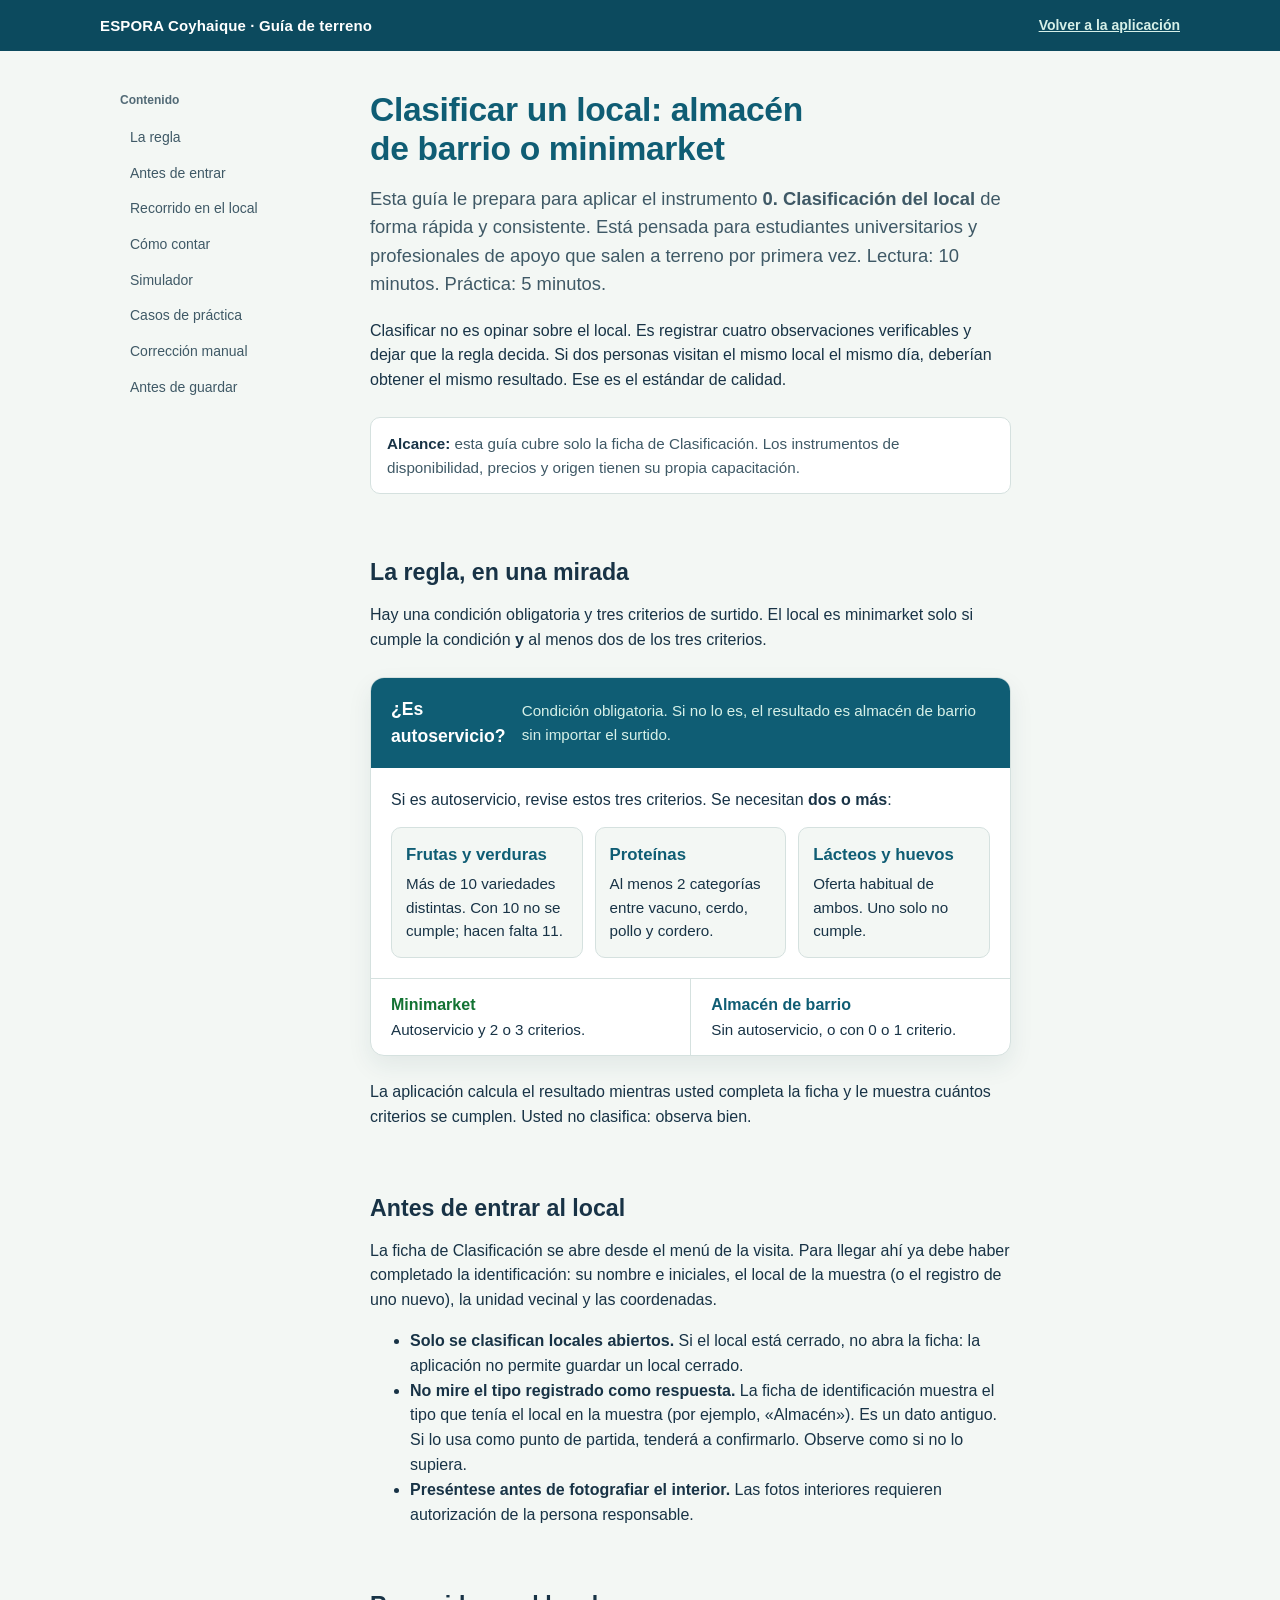
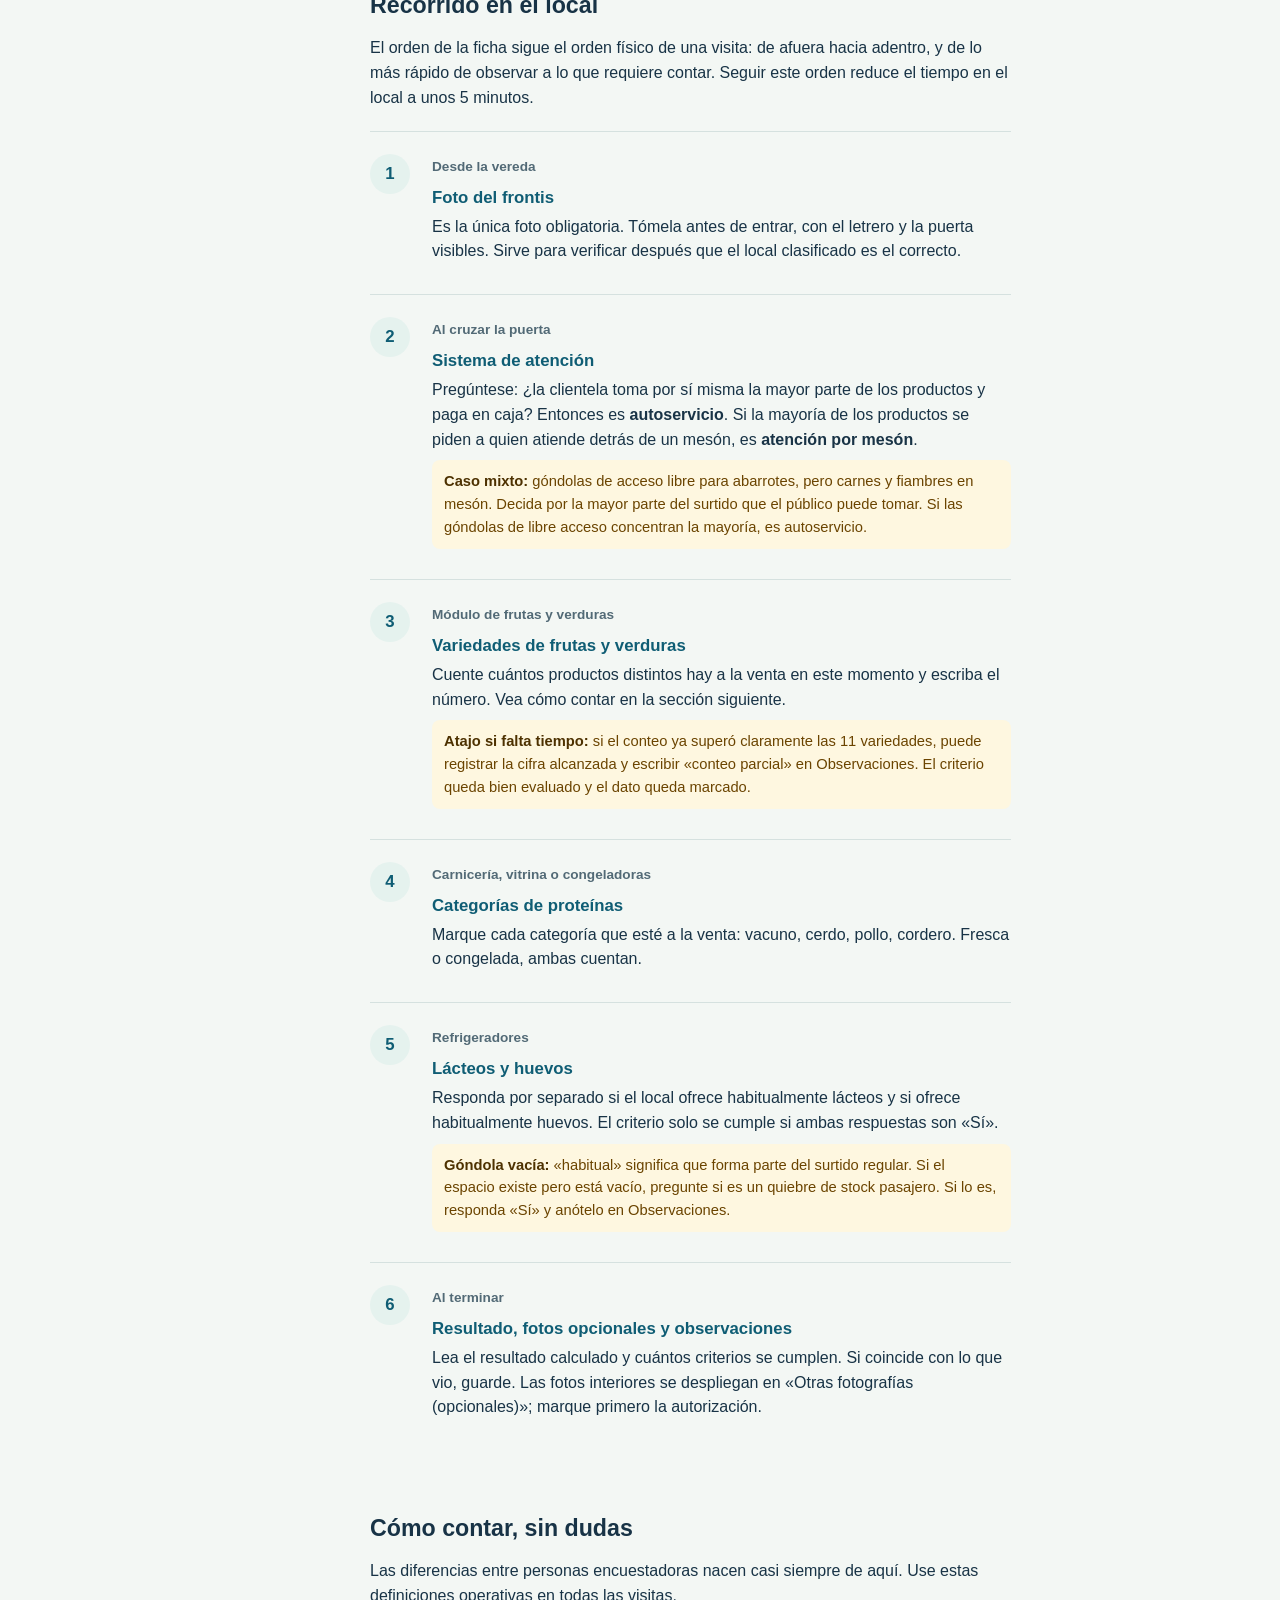
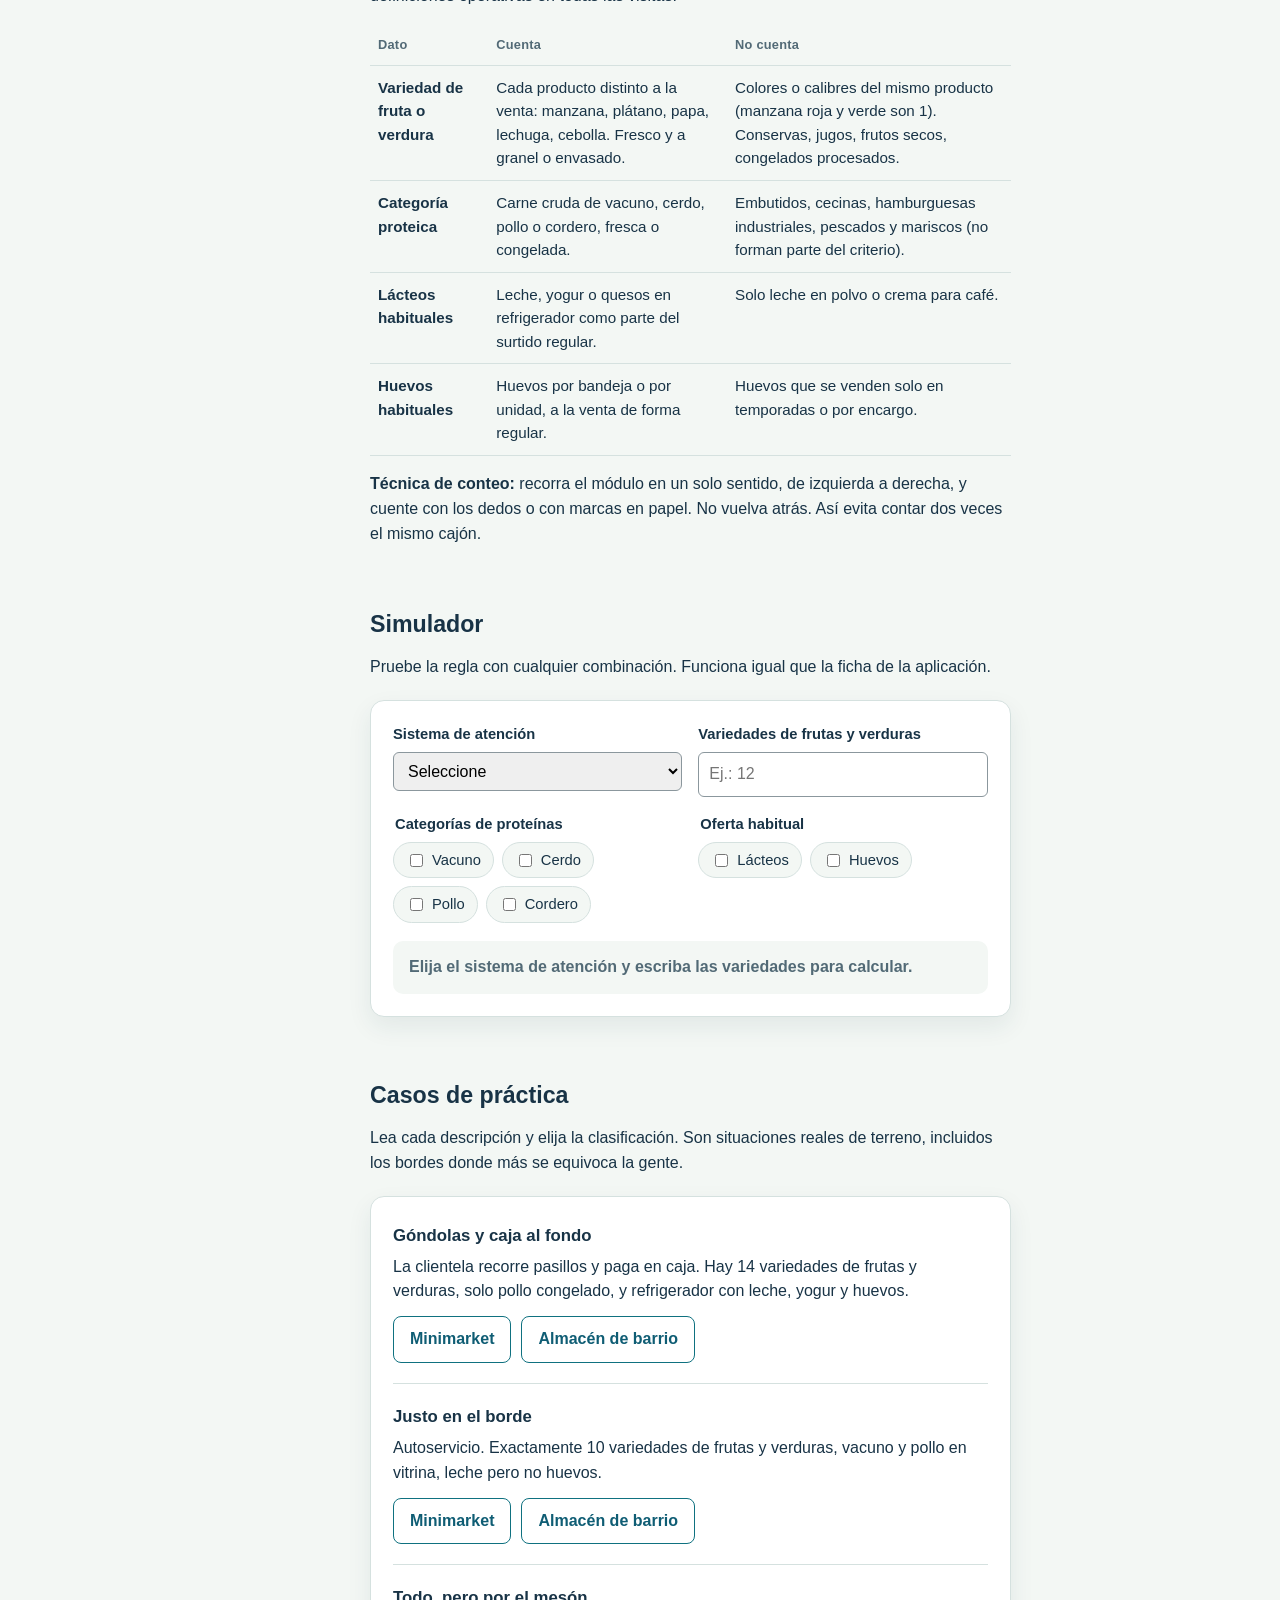
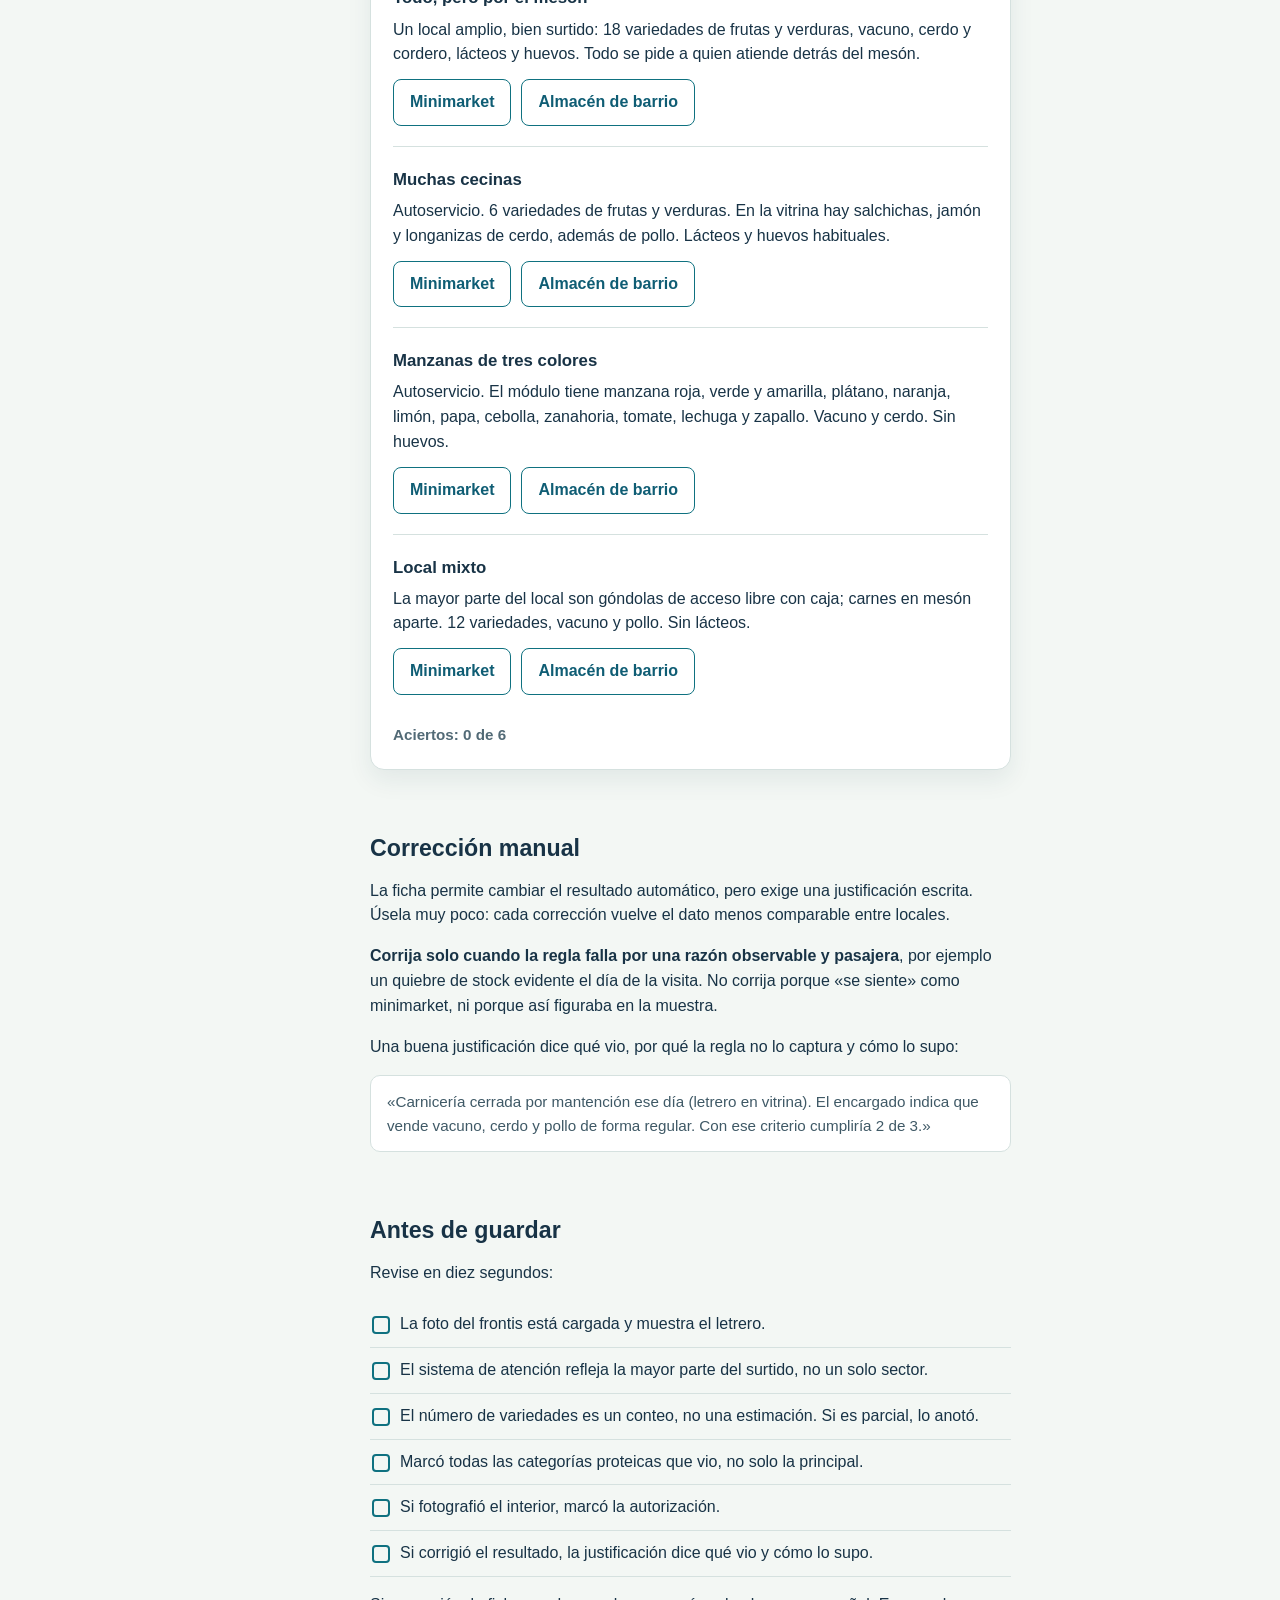
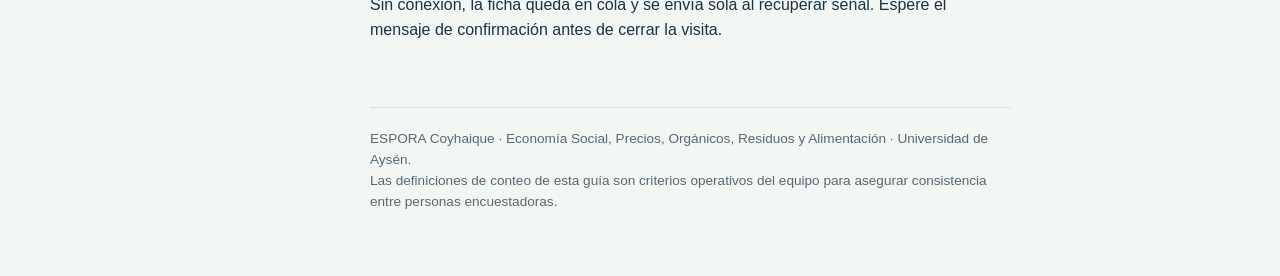
==== guia-clasificacion.html @ f97baee3 "Agregar guia de autocapacitacion para el instrumento de Clasificacion Pagina independiente con la re" ====
<!doctype html>
<html lang="es">
<head>
  <meta charset="utf-8">
  <meta name="viewport" content="width=device-width, initial-scale=1">
  <meta name="theme-color" content="#0f5d74">
  <meta name="description" content="Guía de autocapacitación para aplicar el instrumento de Clasificación del local de ESPORA Coyhaique: almacén de barrio o minimarket.">
  <title>Guía de Clasificación del local | ESPORA Coyhaique</title>
  <style>
    :root {
      --ink: #183346;
      --ink-soft: #3f5966;
      --muted: #526a76;
      --teal-900: #0c4a5e;
      --teal-700: #0f5d74;
      --teal-600: #0f7180;
      --teal-100: #e5f2ee;
      --paper: #f3f7f4;
      --surface: #ffffff;
      --line: #d5e1df;
      --ok: #137333;
      --ok-bg: #e6f4ea;
      --no: #a3281e;
      --no-bg: #fce8e6;
      --warn-bg: #fef7e0;
      --warn: #6b4400;
      color: var(--ink);
      font-family: Arial, sans-serif;
      line-height: 1.55;
    }
    * { box-sizing: border-box; }
    body { background: var(--paper); margin: 0; }
    a { color: var(--teal-600); }
    a:focus-visible, button:focus-visible, input:focus-visible, select:focus-visible, summary:focus-visible {
      outline: 3px solid #f2b84b; outline-offset: 2px;
    }

    .top {
      background: var(--teal-900);
      color: #fff;
      padding: 14px 20px;
    }
    .top-inner { align-items: center; display: flex; gap: 16px; justify-content: space-between; margin: auto; max-width: 1080px; }
    .top strong { font-size: 15px; letter-spacing: .01em; }
    .top a { color: #d6f0e8; font-size: 14px; font-weight: 700; }

    .layout { display: grid; gap: 40px; grid-template-columns: 210px minmax(0, 1fr); margin: auto; max-width: 1080px; padding: 40px 20px 64px; }
    nav.toc { align-self: start; position: sticky; top: 24px; }
    nav.toc p { color: var(--muted); font-size: 12px; font-weight: 700; margin: 0 0 10px; }
    nav.toc ol { list-style: none; margin: 0; padding: 0; }
    nav.toc li { margin: 0; }
    nav.toc a { border-radius: 6px; color: var(--ink-soft); display: block; font-size: 14px; padding: 7px 10px; text-decoration: none; }
    nav.toc a:hover { background: var(--teal-100); color: var(--teal-700); }

    article { max-width: 72ch; }
    h1 { color: var(--teal-700); font-size: 2.1rem; letter-spacing: -.01em; line-height: 1.15; margin: 0 0 16px; text-wrap: balance; }
    h2 { color: var(--ink); font-size: 1.45rem; line-height: 1.25; margin: 64px 0 14px; scroll-margin-top: 20px; text-wrap: balance; }
    h3 { color: var(--teal-700); font-size: 1.05rem; margin: 30px 0 8px; }
    p, li { font-size: 1rem; }
    .lead { color: var(--ink-soft); font-size: 1.15rem; margin: 0 0 20px; }
    .scope { background: var(--surface); border: 1px solid var(--line); border-radius: 10px; color: var(--ink-soft); font-size: .95rem; margin: 24px 0 0; padding: 14px 16px; }
    .scope strong { color: var(--ink); }

    /* Regla de decisión */
    .rule { background: var(--surface); border: 1px solid var(--line); border-radius: 14px; box-shadow: 0 10px 24px rgba(20, 70, 80, .08); margin: 24px 0; overflow: hidden; }
    .rule-gate { align-items: center; background: var(--teal-700); color: #fff; display: flex; gap: 14px; padding: 18px 20px; }
    .rule-gate b { font-size: 1.1rem; }
    .rule-gate span { color: #d6f0e8; font-size: .95rem; }
    .rule-body { padding: 20px; }
    .rule-body > p { margin: 0 0 14px; }
    .criteria { display: grid; gap: 12px; grid-template-columns: repeat(3, minmax(0, 1fr)); list-style: none; margin: 0; padding: 0; }
    .criteria li { background: var(--paper); border: 1px solid var(--line); border-radius: 10px; font-size: .95rem; padding: 14px; }
    .criteria b { color: var(--teal-700); display: block; font-size: 1.05rem; margin-bottom: 4px; }
    .outcomes { border-top: 1px solid var(--line); display: grid; grid-template-columns: 1fr 1fr; }
    .outcomes div { font-size: .95rem; padding: 14px 20px; }
    .outcomes div + div { border-left: 1px solid var(--line); }
    .outcomes b { display: block; font-size: 1rem; }
    .is-mini b { color: var(--ok); }
    .is-alm b { color: var(--teal-700); }

    /* Pasos de terreno */
    .steps { counter-reset: step; list-style: none; margin: 20px 0 0; padding: 0; }
    .steps > li { border-top: 1px solid var(--line); counter-increment: step; padding: 22px 0 22px 62px; position: relative; }
    .steps > li::before { align-items: center; background: var(--teal-100); border-radius: 50%; color: var(--teal-700); content: counter(step); display: flex; font-size: 1.05rem; font-weight: 700; height: 40px; justify-content: center; left: 0; position: absolute; top: 22px; width: 40px; }
    .steps h3 { margin: 6px 0 4px; }
    .steps p { margin: 0 0 8px; }
    .where { color: var(--muted); font-size: .85rem; font-weight: 700; }
    .edge { background: var(--warn-bg); border-radius: 8px; color: var(--warn); font-size: .92rem; margin: 6px 0 0; padding: 10px 12px; }
    .edge b { color: #4d3100; }

    table { border-collapse: collapse; font-size: .95rem; margin: 14px 0; width: 100%; }
    th, td { border-bottom: 1px solid var(--line); padding: 10px 8px; text-align: left; vertical-align: top; }
    th { color: var(--muted); font-size: .8rem; font-weight: 700; letter-spacing: .02em; }
    td:first-child { font-weight: 700; }

    /* Simulador y práctica */
    .panel { background: var(--surface); border: 1px solid var(--line); border-radius: 14px; box-shadow: 0 10px 24px rgba(20, 70, 80, .08); margin: 20px 0; padding: 22px; }
    .sim-grid { display: grid; gap: 16px; grid-template-columns: repeat(2, minmax(0, 1fr)); }
    fieldset { border: 0; margin: 0; min-width: 0; padding: 0; }
    legend, .field > span { color: var(--ink); display: block; font-size: .92rem; font-weight: 700; margin-bottom: 6px; }
    .field input, .field select { border: 1px solid #8b979d; border-radius: 6px; font: inherit; padding: 9px 10px; width: 100%; }
    .chips { display: flex; flex-wrap: wrap; gap: 8px; }
    .chips label { align-items: center; background: var(--paper); border: 1px solid var(--line); border-radius: 20px; cursor: pointer; display: inline-flex; font-size: .92rem; gap: 6px; padding: 6px 12px; }
    .chips label:has(input:checked) { background: var(--teal-100); border-color: var(--teal-600); color: var(--teal-700); font-weight: 700; }
    .sim-result { border-radius: 10px; font-weight: 700; margin-top: 18px; padding: 14px 16px; transition: background-color .2s ease-out, color .2s ease-out; }
    .sim-result small { display: block; font-weight: 400; margin-top: 4px; }
    .sim-result.pending { background: var(--paper); color: var(--muted); }
    .sim-result.mini { background: var(--ok-bg); color: var(--ok); }
    .sim-result.alm { background: var(--teal-100); color: var(--teal-700); }
    .sim-checks { display: flex; flex-wrap: wrap; gap: 8px; list-style: none; margin: 10px 0 0; padding: 0; }
    .sim-checks li { background: rgba(255, 255, 255, .7); border-radius: 6px; font-size: .85rem; font-weight: 400; padding: 4px 8px; }

    .case { border-top: 1px solid var(--line); padding: 20px 0; }
    .case:first-of-type { border-top: 0; padding-top: 4px; }
    .case h3 { color: var(--ink); margin: 0 0 6px; }
    .case p { margin: 0 0 12px; }
    .answers { display: flex; flex-wrap: wrap; gap: 10px; }
    .answers button { background: var(--surface); border: 1px solid var(--teal-600); border-radius: 8px; color: var(--teal-700); cursor: pointer; font: inherit; font-weight: 700; padding: 10px 16px; transition: background-color .15s ease-out; }
    .answers button:hover { background: var(--teal-100); }
    .answers button[aria-pressed="true"].right { background: var(--ok-bg); border-color: var(--ok); color: var(--ok); }
    .answers button[aria-pressed="true"].wrong { background: var(--no-bg); border-color: var(--no); color: var(--no); }
    .feedback { font-size: .95rem; margin-top: 12px; }
    .feedback:empty { display: none; }
    .feedback.right { color: var(--ok); }
    .feedback.wrong { color: var(--no); }
    .feedback span { color: var(--ink-soft); display: block; margin-top: 4px; }
    .score { color: var(--muted); font-size: .95rem; font-weight: 700; margin: 8px 0 0; }

    .checklist { list-style: none; padding: 0; }
    .checklist li { border-bottom: 1px solid var(--line); padding: 10px 0 10px 30px; position: relative; }
    .checklist li::before { border: 2px solid var(--teal-600); border-radius: 4px; content: ""; height: 14px; left: 2px; position: absolute; top: 14px; width: 14px; }

    blockquote { background: var(--surface); border: 1px solid var(--line); border-radius: 10px; color: var(--ink-soft); font-size: .95rem; margin: 14px 0; padding: 14px 16px; }
    footer { border-top: 1px solid var(--line); color: var(--muted); font-size: .85rem; margin-top: 64px; padding-top: 20px; }

    @media (max-width: 860px) {
      .layout { display: block; padding-top: 28px; }
      nav.toc { background: var(--surface); border: 1px solid var(--line); border-radius: 10px; margin-bottom: 28px; padding: 12px; position: static; }
      nav.toc ol { display: flex; flex-wrap: wrap; gap: 4px; }
      nav.toc a { padding: 5px 9px; }
    }
    @media (max-width: 620px) {
      h1 { font-size: 1.7rem; }
      .criteria, .sim-grid, .outcomes { grid-template-columns: 1fr; }
      .outcomes div + div { border-left: 0; border-top: 1px solid var(--line); }
      .steps > li { padding-left: 48px; }
      .steps > li::before { height: 34px; width: 34px; }
      table, thead, tbody, tr, th, td { display: block; }
      thead { display: none; }
      tr { border-bottom: 1px solid var(--line); padding: 8px 0; }
      td { border: 0; padding: 3px 0; }
      td[data-label]::before { color: var(--muted); content: attr(data-label); display: block; font-size: .8rem; font-weight: 700; }
    }
    @media (prefers-reduced-motion: reduce) { * { transition: none !important; } }
  </style>
</head>
<body>
  <header class="top">
    <div class="top-inner">
      <strong>ESPORA Coyhaique · Guía de terreno</strong>
      <a href="./">Volver a la aplicación</a>
    </div>
  </header>

  <div class="layout">
    <nav class="toc" aria-label="Contenido de la guía">
      <p>Contenido</p>
      <ol>
        <li><a href="#regla">La regla</a></li>
        <li><a href="#antes">Antes de entrar</a></li>
        <li><a href="#recorrido">Recorrido en el local</a></li>
        <li><a href="#definiciones">Cómo contar</a></li>
        <li><a href="#simulador">Simulador</a></li>
        <li><a href="#practica">Casos de práctica</a></li>
        <li><a href="#correccion">Corrección manual</a></li>
        <li><a href="#cierre">Antes de guardar</a></li>
      </ol>
    </nav>

    <article>
      <h1>Clasificar un local: almacén de barrio o minimarket</h1>
      <p class="lead">Esta guía le prepara para aplicar el instrumento <strong>0. Clasificación del local</strong> de forma rápida y consistente. Está pensada para estudiantes universitarios y profesionales de apoyo que salen a terreno por primera vez. Lectura: 10 minutos. Práctica: 5 minutos.</p>
      <p>Clasificar no es opinar sobre el local. Es registrar cuatro observaciones verificables y dejar que la regla decida. Si dos personas visitan el mismo local el mismo día, deberían obtener el mismo resultado. Ese es el estándar de calidad.</p>
      <p class="scope"><strong>Alcance:</strong> esta guía cubre solo la ficha de Clasificación. Los instrumentos de disponibilidad, precios y origen tienen su propia capacitación.</p>

      <h2 id="regla">La regla, en una mirada</h2>
      <p>Hay una condición obligatoria y tres criterios de surtido. El local es minimarket solo si cumple la condición <strong>y</strong> al menos dos de los tres criterios.</p>
      <div class="rule" role="group" aria-label="Regla de clasificación">
        <div class="rule-gate"><b>¿Es autoservicio?</b><span>Condición obligatoria. Si no lo es, el resultado es almacén de barrio sin importar el surtido.</span></div>
        <div class="rule-body">
          <p>Si es autoservicio, revise estos tres criterios. Se necesitan <strong>dos o más</strong>:</p>
          <ul class="criteria">
            <li><b>Frutas y verduras</b>Más de 10 variedades distintas. Con 10 no se cumple; hacen falta 11.</li>
            <li><b>Proteínas</b>Al menos 2 categorías entre vacuno, cerdo, pollo y cordero.</li>
            <li><b>Lácteos y huevos</b>Oferta habitual de ambos. Uno solo no cumple.</li>
          </ul>
        </div>
        <div class="outcomes">
          <div class="is-mini"><b>Minimarket</b>Autoservicio y 2 o 3 criterios.</div>
          <div class="is-alm"><b>Almacén de barrio</b>Sin autoservicio, o con 0 o 1 criterio.</div>
        </div>
      </div>
      <p>La aplicación calcula el resultado mientras usted completa la ficha y le muestra cuántos criterios se cumplen. Usted no clasifica: observa bien.</p>

      <h2 id="antes">Antes de entrar al local</h2>
      <p>La ficha de Clasificación se abre desde el menú de la visita. Para llegar ahí ya debe haber completado la identificación: su nombre e iniciales, el local de la muestra (o el registro de uno nuevo), la unidad vecinal y las coordenadas.</p>
      <ul>
        <li><strong>Solo se clasifican locales abiertos.</strong> Si el local está cerrado, no abra la ficha: la aplicación no permite guardar un local cerrado.</li>
        <li><strong>No mire el tipo registrado como respuesta.</strong> La ficha de identificación muestra el tipo que tenía el local en la muestra (por ejemplo, «Almacén»). Es un dato antiguo. Si lo usa como punto de partida, tenderá a confirmarlo. Observe como si no lo supiera.</li>
        <li><strong>Preséntese antes de fotografiar el interior.</strong> Las fotos interiores requieren autorización de la persona responsable.</li>
      </ul>

      <h2 id="recorrido">Recorrido en el local</h2>
      <p>El orden de la ficha sigue el orden físico de una visita: de afuera hacia adentro, y de lo más rápido de observar a lo que requiere contar. Seguir este orden reduce el tiempo en el local a unos 5 minutos.</p>
      <ol class="steps">
        <li>
          <span class="where">Desde la vereda</span>
          <h3>Foto del frontis</h3>
          <p>Es la única foto obligatoria. Tómela antes de entrar, con el letrero y la puerta visibles. Sirve para verificar después que el local clasificado es el correcto.</p>
        </li>
        <li>
          <span class="where">Al cruzar la puerta</span>
          <h3>Sistema de atención</h3>
          <p>Pregúntese: ¿la clientela toma por sí misma la mayor parte de los productos y paga en caja? Entonces es <strong>autoservicio</strong>. Si la mayoría de los productos se piden a quien atiende detrás de un mesón, es <strong>atención por mesón</strong>.</p>
          <p class="edge"><b>Caso mixto:</b> góndolas de acceso libre para abarrotes, pero carnes y fiambres en mesón. Decida por la mayor parte del surtido que el público puede tomar. Si las góndolas de libre acceso concentran la mayoría, es autoservicio.</p>
        </li>
        <li>
          <span class="where">Módulo de frutas y verduras</span>
          <h3>Variedades de frutas y verduras</h3>
          <p>Cuente cuántos productos distintos hay a la venta en este momento y escriba el número. Vea cómo contar en la sección siguiente.</p>
          <p class="edge"><b>Atajo si falta tiempo:</b> si el conteo ya superó claramente las 11 variedades, puede registrar la cifra alcanzada y escribir «conteo parcial» en Observaciones. El criterio queda bien evaluado y el dato queda marcado.</p>
        </li>
        <li>
          <span class="where">Carnicería, vitrina o congeladoras</span>
          <h3>Categorías de proteínas</h3>
          <p>Marque cada categoría que esté a la venta: vacuno, cerdo, pollo, cordero. Fresca o congelada, ambas cuentan.</p>
        </li>
        <li>
          <span class="where">Refrigeradores</span>
          <h3>Lácteos y huevos</h3>
          <p>Responda por separado si el local ofrece habitualmente lácteos y si ofrece habitualmente huevos. El criterio solo se cumple si ambas respuestas son «Sí».</p>
          <p class="edge"><b>Góndola vacía:</b> «habitual» significa que forma parte del surtido regular. Si el espacio existe pero está vacío, pregunte si es un quiebre de stock pasajero. Si lo es, responda «Sí» y anótelo en Observaciones.</p>
        </li>
        <li>
          <span class="where">Al terminar</span>
          <h3>Resultado, fotos opcionales y observaciones</h3>
          <p>Lea el resultado calculado y cuántos criterios se cumplen. Si coincide con lo que vio, guarde. Las fotos interiores se despliegan en «Otras fotografías (opcionales)»; marque primero la autorización.</p>
        </li>
      </ol>

      <h2 id="definiciones">Cómo contar, sin dudas</h2>
      <p>Las diferencias entre personas encuestadoras nacen casi siempre de aquí. Use estas definiciones operativas en todas las visitas.</p>
      <table>
        <thead><tr><th>Dato</th><th>Cuenta</th><th>No cuenta</th></tr></thead>
        <tbody>
          <tr><td>Variedad de fruta o verdura</td><td data-label="Cuenta">Cada producto distinto a la venta: manzana, plátano, papa, lechuga, cebolla. Fresco y a granel o envasado.</td><td data-label="No cuenta">Colores o calibres del mismo producto (manzana roja y verde son 1). Conservas, jugos, frutos secos, congelados procesados.</td></tr>
          <tr><td>Categoría proteica</td><td data-label="Cuenta">Carne cruda de vacuno, cerdo, pollo o cordero, fresca o congelada.</td><td data-label="No cuenta">Embutidos, cecinas, hamburguesas industriales, pescados y mariscos (no forman parte del criterio).</td></tr>
          <tr><td>Lácteos habituales</td><td data-label="Cuenta">Leche, yogur o quesos en refrigerador como parte del surtido regular.</td><td data-label="No cuenta">Solo leche en polvo o crema para café.</td></tr>
          <tr><td>Huevos habituales</td><td data-label="Cuenta">Huevos por bandeja o por unidad, a la venta de forma regular.</td><td data-label="No cuenta">Huevos que se venden solo en temporadas o por encargo.</td></tr>
        </tbody>
      </table>
      <p><strong>Técnica de conteo:</strong> recorra el módulo en un solo sentido, de izquierda a derecha, y cuente con los dedos o con marcas en papel. No vuelva atrás. Así evita contar dos veces el mismo cajón.</p>

      <h2 id="simulador">Simulador</h2>
      <p>Pruebe la regla con cualquier combinación. Funciona igual que la ficha de la aplicación.</p>
      <div class="panel" id="simPanel">
        <div class="sim-grid">
          <label class="field"><span>Sistema de atención</span>
            <select id="simService">
              <option value="">Seleccione</option>
              <option value="autoservicio">Autoservicio</option>
              <option value="transmeson">Atención por mesón</option>
            </select>
          </label>
          <label class="field"><span>Variedades de frutas y verduras</span>
            <input id="simVarieties" type="number" min="0" step="1" inputmode="numeric" placeholder="Ej.: 12">
          </label>
          <fieldset class="field">
            <legend>Categorías de proteínas</legend>
            <div class="chips">
              <label><input type="checkbox" name="simProtein" value="vacuno"> Vacuno</label>
              <label><input type="checkbox" name="simProtein" value="cerdo"> Cerdo</label>
              <label><input type="checkbox" name="simProtein" value="pollo"> Pollo</label>
              <label><input type="checkbox" name="simProtein" value="cordero"> Cordero</label>
            </div>
          </fieldset>
          <fieldset class="field">
            <legend>Oferta habitual</legend>
            <div class="chips">
              <label><input type="checkbox" id="simDairy"> Lácteos</label>
              <label><input type="checkbox" id="simEggs"> Huevos</label>
            </div>
          </fieldset>
        </div>
        <div id="simResult" class="sim-result pending" aria-live="polite">Elija el sistema de atención y escriba las variedades para calcular.</div>
      </div>

      <h2 id="practica">Casos de práctica</h2>
      <p>Lea cada descripción y elija la clasificación. Son situaciones reales de terreno, incluidos los bordes donde más se equivoca la gente.</p>
      <div class="panel" id="cases">
        <p class="score" id="score" aria-live="polite">Aciertos: 0 de 6</p>
      </div>

      <h2 id="correccion">Corrección manual</h2>
      <p>La ficha permite cambiar el resultado automático, pero exige una justificación escrita. Úsela muy poco: cada corrección vuelve el dato menos comparable entre locales.</p>
      <p><strong>Corrija solo cuando la regla falla por una razón observable y pasajera</strong>, por ejemplo un quiebre de stock evidente el día de la visita. No corrija porque «se siente» como minimarket, ni porque así figuraba en la muestra.</p>
      <p>Una buena justificación dice qué vio, por qué la regla no lo captura y cómo lo supo:</p>
      <blockquote>«Carnicería cerrada por mantención ese día (letrero en vitrina). El encargado indica que vende vacuno, cerdo y pollo de forma regular. Con ese criterio cumpliría 2 de 3.»</blockquote>

      <h2 id="cierre">Antes de guardar</h2>
      <p>Revise en diez segundos:</p>
      <ul class="checklist">
        <li>La foto del frontis está cargada y muestra el letrero.</li>
        <li>El sistema de atención refleja la mayor parte del surtido, no un solo sector.</li>
        <li>El número de variedades es un conteo, no una estimación. Si es parcial, lo anotó.</li>
        <li>Marcó todas las categorías proteicas que vio, no solo la principal.</li>
        <li>Si fotografió el interior, marcó la autorización.</li>
        <li>Si corrigió el resultado, la justificación dice qué vio y cómo lo supo.</li>
      </ul>
      <p>Sin conexión, la ficha queda en cola y se envía sola al recuperar señal. Espere el mensaje de confirmación antes de cerrar la visita.</p>

      <footer>
        ESPORA Coyhaique · Economía Social, Precios, Orgánicos, Residuos y Alimentación · Universidad de Aysén.<br>
        Las definiciones de conteo de esta guía son criterios operativos del equipo para asegurar consistencia entre personas encuestadoras.
      </footer>
    </article>
  </div>

  <script>
    const PROTEINS = ['vacuno', 'cerdo', 'pollo', 'cordero'];

    function classify(service, varieties, proteins, dairy, eggs) {
      const count = Number(varieties);
      const checks = [
        Number.isInteger(count) && count > 10,
        new Set(proteins.filter((p) => PROTEINS.includes(p))).size >= 2,
        dairy && eggs,
      ];
      const fulfilled = checks.filter(Boolean).length;
      return {
        result: service === 'autoservicio' && fulfilled >= 2 ? 'minimarket' : 'almacen_barrio',
        fulfilled,
        checks,
      };
    }

    const sim = {
      service: document.getElementById('simService'),
      varieties: document.getElementById('simVarieties'),
      dairy: document.getElementById('simDairy'),
      eggs: document.getElementById('simEggs'),
      out: document.getElementById('simResult'),
    };

    function renderSimulation() {
      const proteins = [...document.querySelectorAll('input[name="simProtein"]:checked')].map((i) => i.value);
      if (!sim.service.value || sim.varieties.value === '') {
        sim.out.className = 'sim-result pending';
        sim.out.textContent = 'Elija el sistema de atención y escriba las variedades para calcular.';
        return;
      }
      const { result, fulfilled, checks } = classify(sim.service.value, sim.varieties.value, proteins, sim.dairy.checked, sim.eggs.checked);
      const labels = ['Más de 10 variedades', '2 o más proteínas', 'Lácteos y huevos'];
      const reason = sim.service.value !== 'autoservicio'
        ? 'Sin autoservicio, el surtido no cambia el resultado.'
        : `Cumple ${fulfilled} de 3 criterios; se necesitan 2.`;
      sim.out.className = 'sim-result ' + (result === 'minimarket' ? 'mini' : 'alm');
      sim.out.innerHTML = '';
      sim.out.append(result === 'minimarket' ? 'Minimarket' : 'Almacén de barrio');
      const small = document.createElement('small');
      small.textContent = reason;
      const list = document.createElement('ul');
      list.className = 'sim-checks';
      checks.forEach((ok, i) => {
        const li = document.createElement('li');
        li.textContent = (ok ? '✓ ' : '✗ ') + labels[i];
        list.append(li);
      });
      sim.out.append(small, list);
    }
    document.querySelectorAll('#simPanel input, #simPanel select')
      .forEach((el) => el.addEventListener(el.type === 'number' ? 'input' : 'change', renderSimulation));

    const CASES = [
      {
        title: 'Góndolas y caja al fondo',
        text: 'La clientela recorre pasillos y paga en caja. Hay 14 variedades de frutas y verduras, solo pollo congelado, y refrigerador con leche, yogur y huevos.',
        data: ['autoservicio', 14, ['pollo'], true, true],
        why: 'Autoservicio. Cumple variedades (14) y lácteos y huevos. Proteínas no (solo pollo). 2 de 3: minimarket.',
      },
      {
        title: 'Justo en el borde',
        text: 'Autoservicio. Exactamente 10 variedades de frutas y verduras, vacuno y pollo en vitrina, leche pero no huevos.',
        data: ['autoservicio', 10, ['vacuno', 'pollo'], true, false],
        why: '10 variedades no cumple: se necesitan más de 10. Proteínas sí. Lácteos sin huevos no cumple. 1 de 3: almacén de barrio.',
      },
      {
        title: 'Todo, pero por el mesón',
        text: 'Un local amplio, bien surtido: 18 variedades de frutas y verduras, vacuno, cerdo y cordero, lácteos y huevos. Todo se pide a quien atiende detrás del mesón.',
        data: ['transmeson', 18, ['vacuno', 'cerdo', 'cordero'], true, true],
        why: 'Cumple los 3 criterios, pero no es autoservicio. La condición es obligatoria: almacén de barrio.',
      },
      {
        title: 'Muchas cecinas',
        text: 'Autoservicio. 6 variedades de frutas y verduras. En la vitrina hay salchichas, jamón y longanizas de cerdo, además de pollo. Lácteos y huevos habituales.',
        data: ['autoservicio', 6, ['pollo'], true, true],
        why: 'Los embutidos no cuentan como categoría proteica: solo pollo cuenta. Variedades no cumple. Solo lácteos y huevos: 1 de 3, almacén de barrio.',
      },
      {
        title: 'Manzanas de tres colores',
        text: 'Autoservicio. El módulo tiene manzana roja, verde y amarilla, plátano, naranja, limón, papa, cebolla, zanahoria, tomate, lechuga y zapallo. Vacuno y cerdo. Sin huevos.',
        data: ['autoservicio', 10, ['vacuno', 'cerdo'], true, false],
        why: 'Las tres manzanas son 1 variedad: el total es 10, no 12. Variedades no cumple. Proteínas sí. Sin huevos no cumple. 1 de 3: almacén de barrio.',
      },
      {
        title: 'Local mixto',
        text: 'La mayor parte del local son góndolas de acceso libre con caja; carnes en mesón aparte. 12 variedades, vacuno y pollo. Sin lácteos.',
        data: ['autoservicio', 12, ['vacuno', 'pollo'], false, true],
        why: 'La mayor parte del surtido es de libre acceso: autoservicio. Cumple variedades y proteínas. 2 de 3: minimarket.',
      },
    ];

    const casesRoot = document.getElementById('cases');
    const scoreEl = document.getElementById('score');
    const answered = new Map();

    CASES.forEach((c, index) => {
      const expected = classify(...c.data).result;
      const box = document.createElement('div');
      box.className = 'case';
      const h = document.createElement('h3');
      h.textContent = c.title;
      const p = document.createElement('p');
      p.textContent = c.text;
      const answers = document.createElement('div');
      answers.className = 'answers';
      answers.setAttribute('role', 'group');
      answers.setAttribute('aria-label', 'Clasificación para: ' + c.title);
      const feedback = document.createElement('div');
      feedback.className = 'feedback';
      feedback.setAttribute('aria-live', 'polite');
      [['minimarket', 'Minimarket'], ['almacen_barrio', 'Almacén de barrio']].forEach(([value, label]) => {
        const b = document.createElement('button');
        b.type = 'button';
        b.textContent = label;
        b.setAttribute('aria-pressed', 'false');
        b.addEventListener('click', () => {
          answers.querySelectorAll('button').forEach((x) => { x.setAttribute('aria-pressed', 'false'); x.classList.remove('right', 'wrong'); });
          const ok = value === expected;
          b.setAttribute('aria-pressed', 'true');
          b.classList.add(ok ? 'right' : 'wrong');
          feedback.className = 'feedback ' + (ok ? 'right' : 'wrong');
          feedback.textContent = ok ? 'Correcto.' : 'No es correcto.';
          const why = document.createElement('span');
          why.textContent = c.why;
          feedback.append(why);
          answered.set(index, ok);
          const hits = [...answered.values()].filter(Boolean).length;
          scoreEl.textContent = `Aciertos: ${hits} de ${CASES.length}` + (answered.size === CASES.length && hits === CASES.length ? ' · Listo para terreno.' : '');
        });
        answers.append(b);
      });
      box.append(h, p, answers, feedback);
      casesRoot.insertBefore(box, scoreEl);
    });
  </script>
</body>
</html>
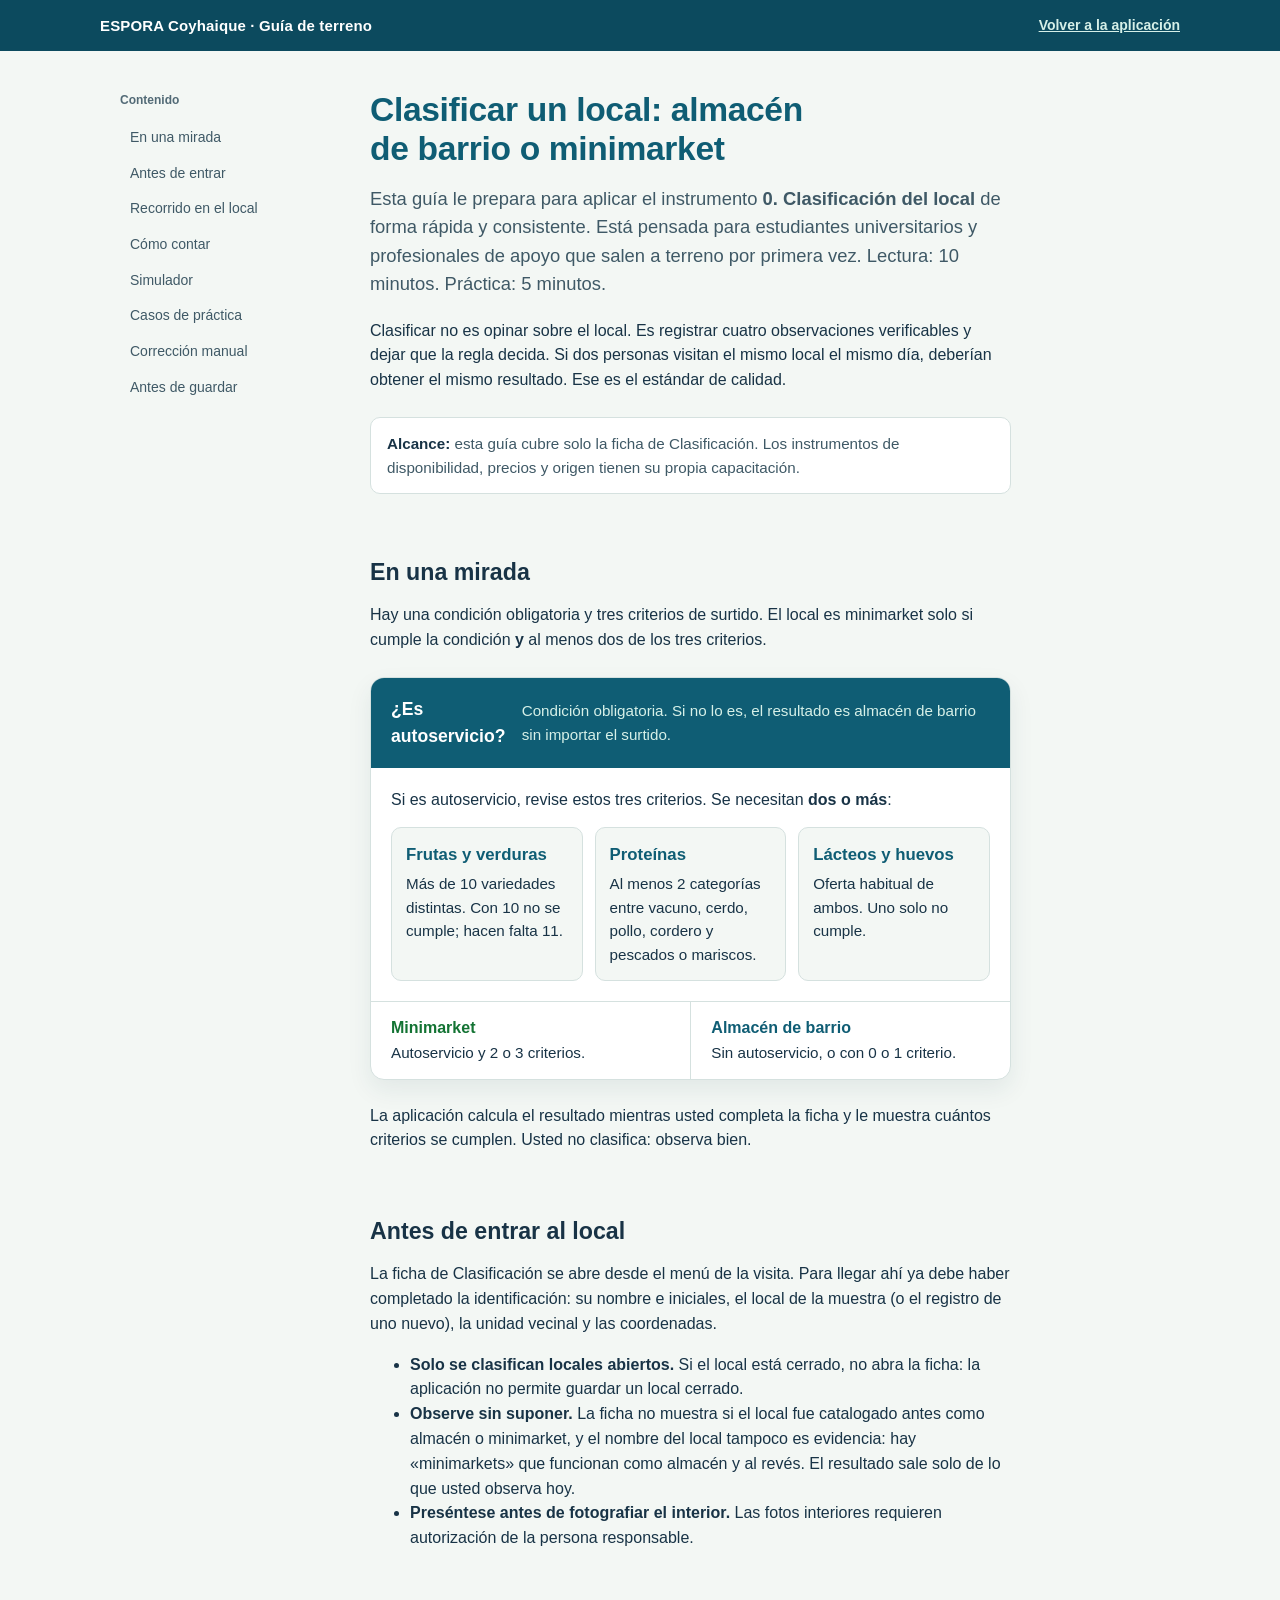
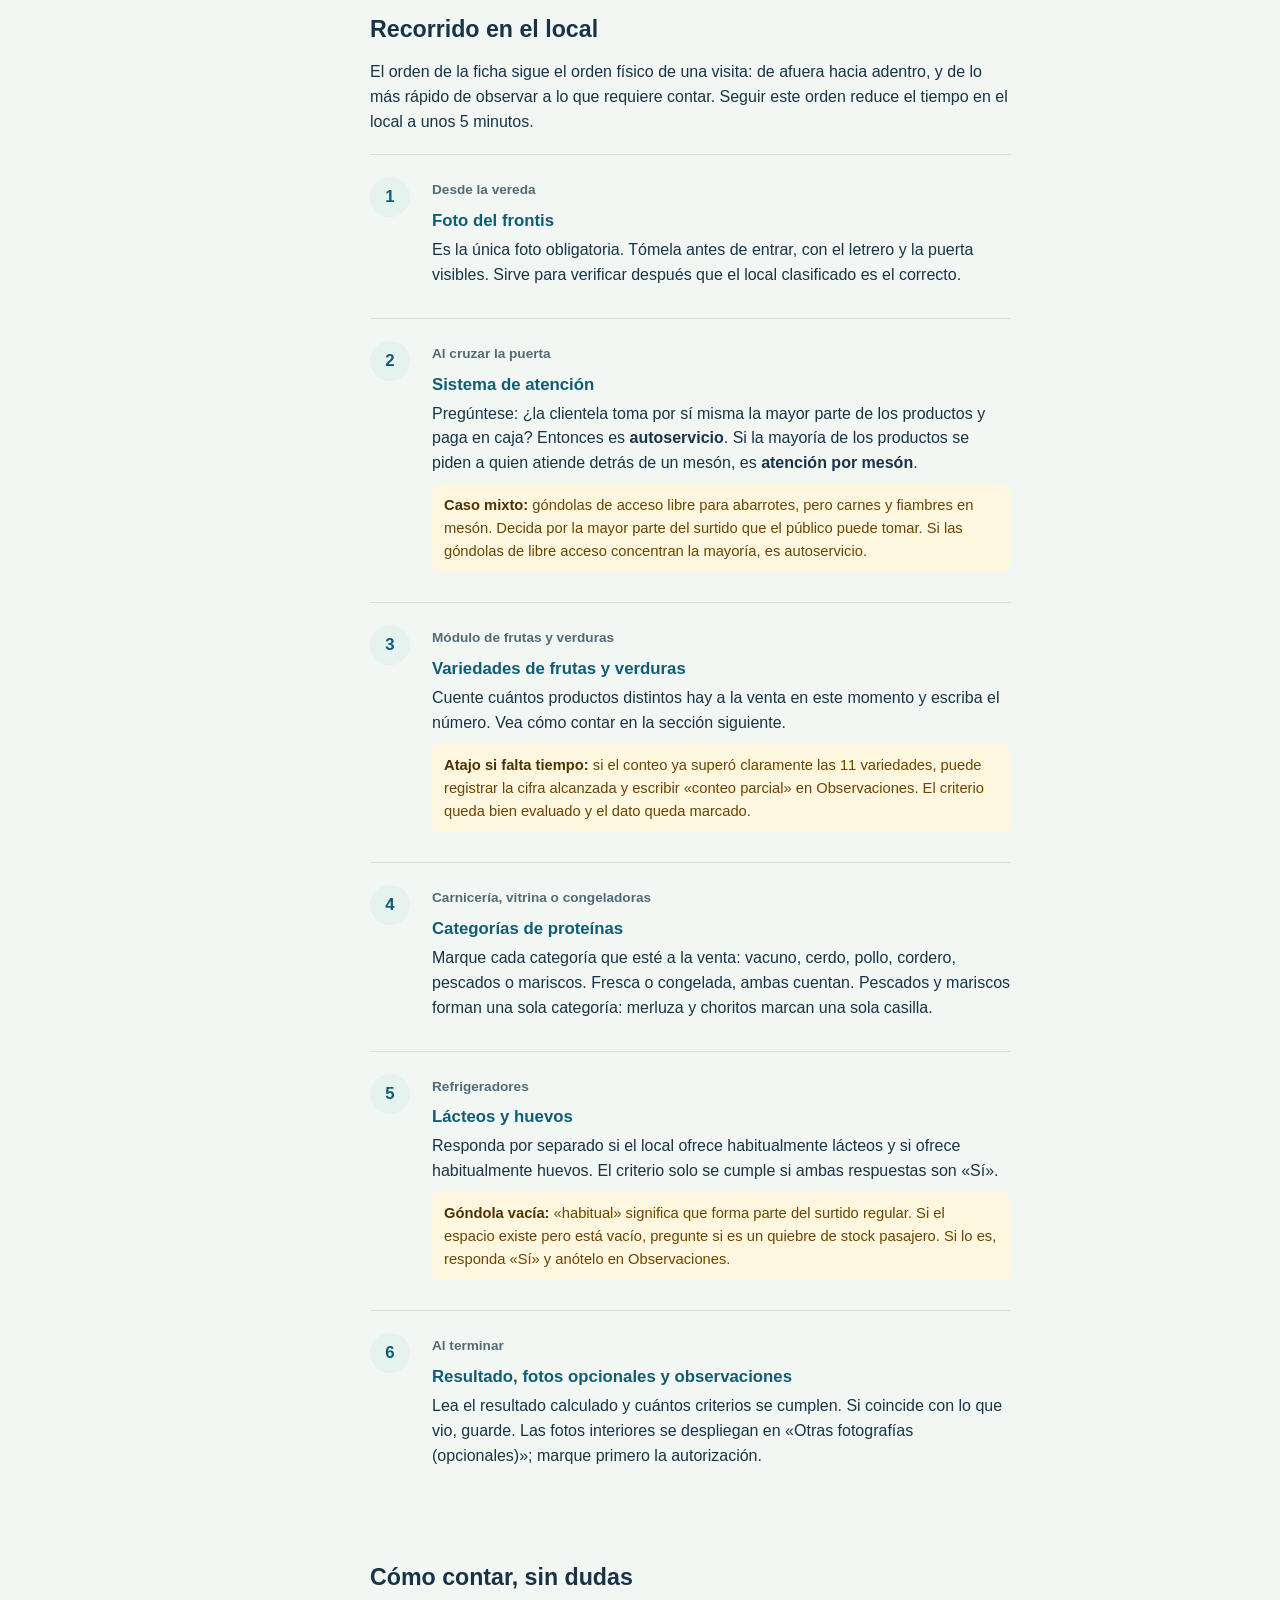
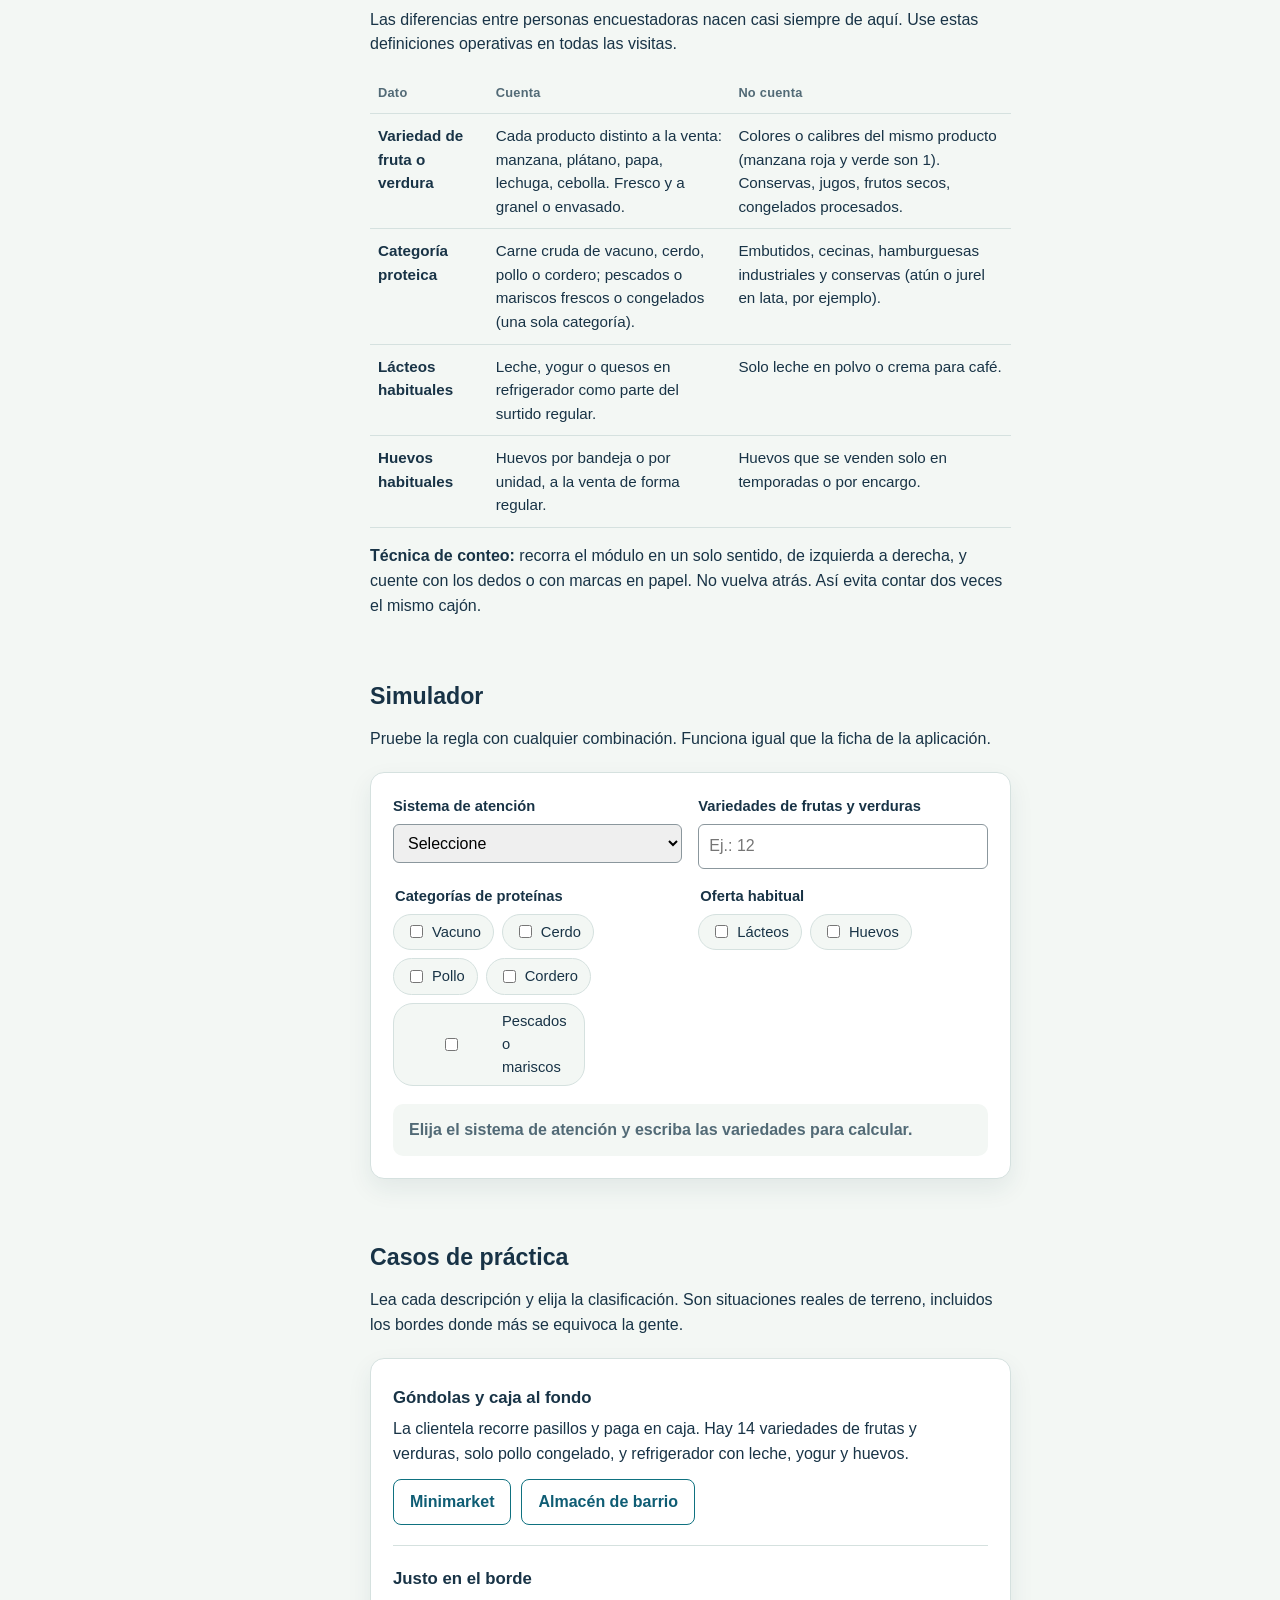
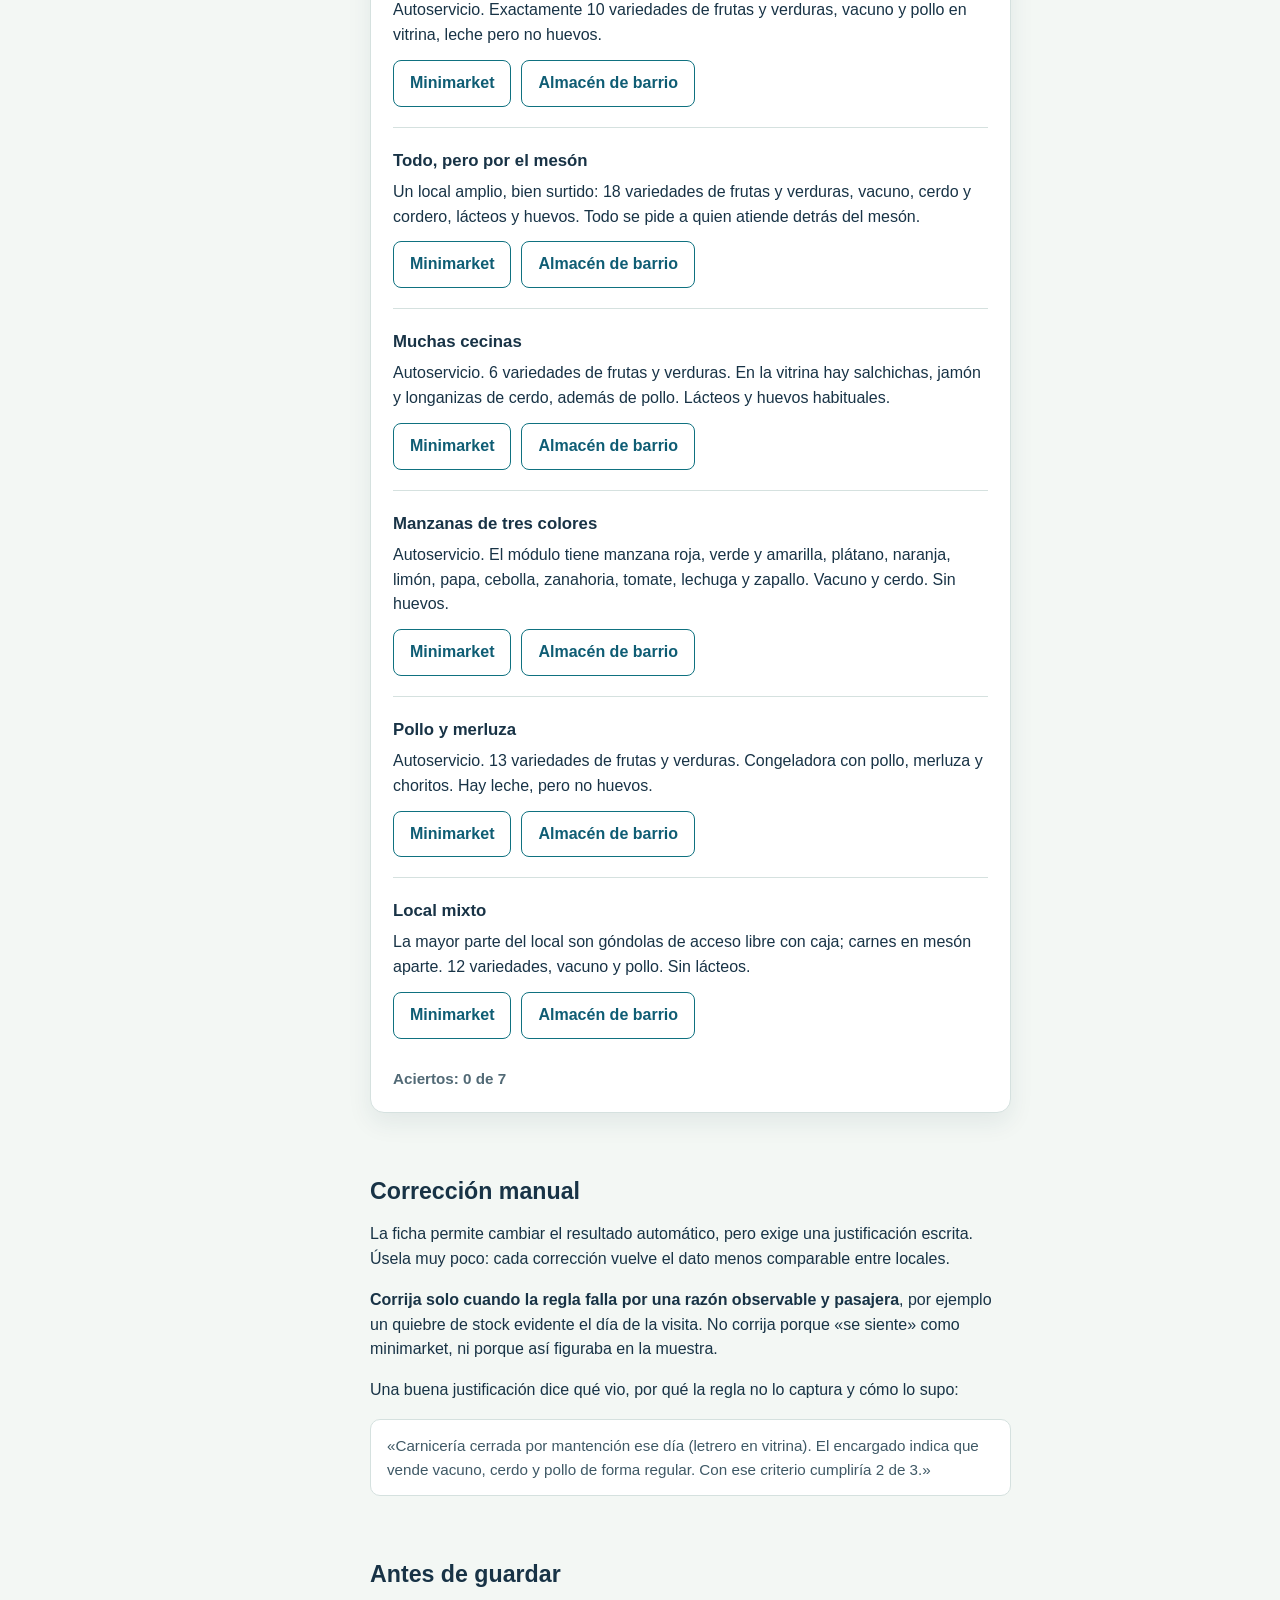
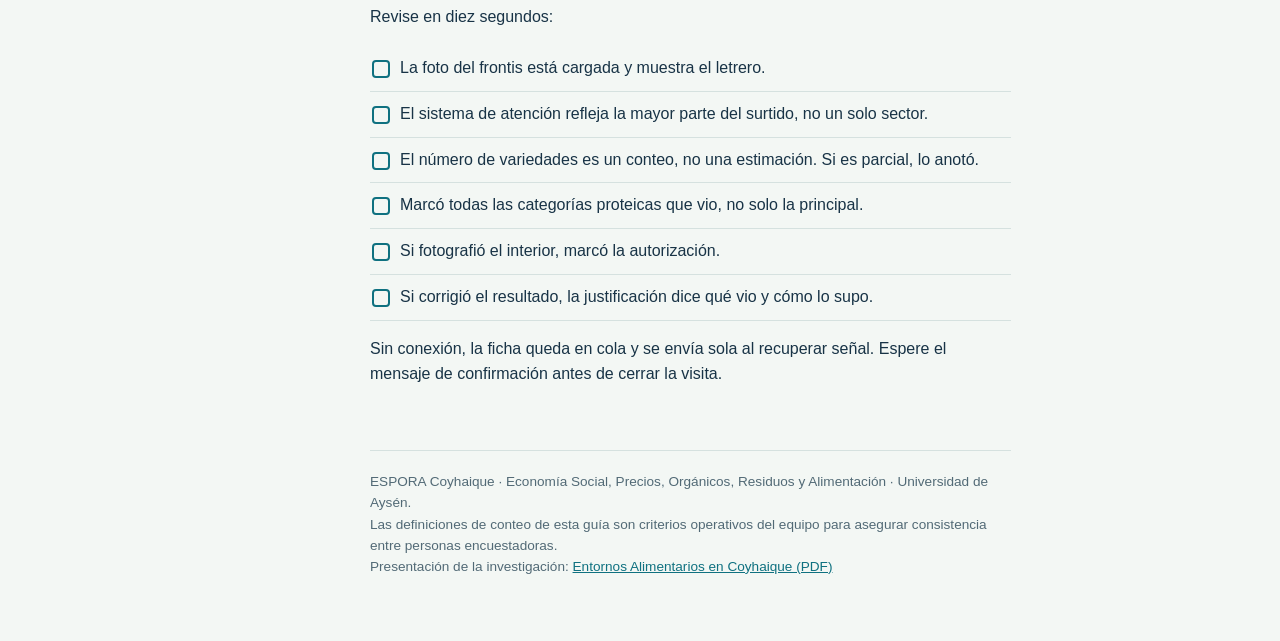
==== commit 641a6f1a: "Ocultar preclasificacion, sumar pescados o mariscos y presentacion de investigacion - Retira de la U" ====
--- a/guia-clasificacion.html
+++ b/guia-clasificacion.html
@@ -166,7 +166,7 @@
     <nav class="toc" aria-label="Contenido de la guía">
       <p>Contenido</p>
       <ol>
-        <li><a href="#regla">La regla</a></li>
+        <li><a href="#regla">En una mirada</a></li>
         <li><a href="#antes">Antes de entrar</a></li>
         <li><a href="#recorrido">Recorrido en el local</a></li>
         <li><a href="#definiciones">Cómo contar</a></li>
@@ -183,7 +183,7 @@
       <p>Clasificar no es opinar sobre el local. Es registrar cuatro observaciones verificables y dejar que la regla decida. Si dos personas visitan el mismo local el mismo día, deberían obtener el mismo resultado. Ese es el estándar de calidad.</p>
       <p class="scope"><strong>Alcance:</strong> esta guía cubre solo la ficha de Clasificación. Los instrumentos de disponibilidad, precios y origen tienen su propia capacitación.</p>
 
-      <h2 id="regla">La regla, en una mirada</h2>
+      <h2 id="regla">En una mirada</h2>
       <p>Hay una condición obligatoria y tres criterios de surtido. El local es minimarket solo si cumple la condición <strong>y</strong> al menos dos de los tres criterios.</p>
       <div class="rule" role="group" aria-label="Regla de clasificación">
         <div class="rule-gate"><b>¿Es autoservicio?</b><span>Condición obligatoria. Si no lo es, el resultado es almacén de barrio sin importar el surtido.</span></div>
@@ -191,7 +191,7 @@
           <p>Si es autoservicio, revise estos tres criterios. Se necesitan <strong>dos o más</strong>:</p>
           <ul class="criteria">
             <li><b>Frutas y verduras</b>Más de 10 variedades distintas. Con 10 no se cumple; hacen falta 11.</li>
-            <li><b>Proteínas</b>Al menos 2 categorías entre vacuno, cerdo, pollo y cordero.</li>
+            <li><b>Proteínas</b>Al menos 2 categorías entre vacuno, cerdo, pollo, cordero y pescados o mariscos.</li>
             <li><b>Lácteos y huevos</b>Oferta habitual de ambos. Uno solo no cumple.</li>
           </ul>
         </div>
@@ -206,7 +206,7 @@
       <p>La ficha de Clasificación se abre desde el menú de la visita. Para llegar ahí ya debe haber completado la identificación: su nombre e iniciales, el local de la muestra (o el registro de uno nuevo), la unidad vecinal y las coordenadas.</p>
       <ul>
         <li><strong>Solo se clasifican locales abiertos.</strong> Si el local está cerrado, no abra la ficha: la aplicación no permite guardar un local cerrado.</li>
-        <li><strong>No mire el tipo registrado como respuesta.</strong> La ficha de identificación muestra el tipo que tenía el local en la muestra (por ejemplo, «Almacén»). Es un dato antiguo. Si lo usa como punto de partida, tenderá a confirmarlo. Observe como si no lo supiera.</li>
+        <li><strong>Observe sin suponer.</strong> La ficha no muestra si el local fue catalogado antes como almacén o minimarket, y el nombre del local tampoco es evidencia: hay «minimarkets» que funcionan como almacén y al revés. El resultado sale solo de lo que usted observa hoy.</li>
         <li><strong>Preséntese antes de fotografiar el interior.</strong> Las fotos interiores requieren autorización de la persona responsable.</li>
       </ul>
 
@@ -233,7 +233,7 @@
         <li>
           <span class="where">Carnicería, vitrina o congeladoras</span>
           <h3>Categorías de proteínas</h3>
-          <p>Marque cada categoría que esté a la venta: vacuno, cerdo, pollo, cordero. Fresca o congelada, ambas cuentan.</p>
+          <p>Marque cada categoría que esté a la venta: vacuno, cerdo, pollo, cordero, pescados o mariscos. Fresca o congelada, ambas cuentan. Pescados y mariscos forman una sola categoría: merluza y choritos marcan una sola casilla.</p>
         </li>
         <li>
           <span class="where">Refrigeradores</span>
@@ -254,7 +254,7 @@
         <thead><tr><th>Dato</th><th>Cuenta</th><th>No cuenta</th></tr></thead>
         <tbody>
           <tr><td>Variedad de fruta o verdura</td><td data-label="Cuenta">Cada producto distinto a la venta: manzana, plátano, papa, lechuga, cebolla. Fresco y a granel o envasado.</td><td data-label="No cuenta">Colores o calibres del mismo producto (manzana roja y verde son 1). Conservas, jugos, frutos secos, congelados procesados.</td></tr>
-          <tr><td>Categoría proteica</td><td data-label="Cuenta">Carne cruda de vacuno, cerdo, pollo o cordero, fresca o congelada.</td><td data-label="No cuenta">Embutidos, cecinas, hamburguesas industriales, pescados y mariscos (no forman parte del criterio).</td></tr>
+          <tr><td>Categoría proteica</td><td data-label="Cuenta">Carne cruda de vacuno, cerdo, pollo o cordero; pescados o mariscos frescos o congelados (una sola categoría).</td><td data-label="No cuenta">Embutidos, cecinas, hamburguesas industriales y conservas (atún o jurel en lata, por ejemplo).</td></tr>
           <tr><td>Lácteos habituales</td><td data-label="Cuenta">Leche, yogur o quesos en refrigerador como parte del surtido regular.</td><td data-label="No cuenta">Solo leche en polvo o crema para café.</td></tr>
           <tr><td>Huevos habituales</td><td data-label="Cuenta">Huevos por bandeja o por unidad, a la venta de forma regular.</td><td data-label="No cuenta">Huevos que se venden solo en temporadas o por encargo.</td></tr>
         </tbody>
@@ -282,6 +282,7 @@
               <label><input type="checkbox" name="simProtein" value="cerdo"> Cerdo</label>
               <label><input type="checkbox" name="simProtein" value="pollo"> Pollo</label>
               <label><input type="checkbox" name="simProtein" value="cordero"> Cordero</label>
+              <label><input type="checkbox" name="simProtein" value="pescados_mariscos"> Pescados o mariscos</label>
             </div>
           </fieldset>
           <fieldset class="field">
@@ -298,7 +299,7 @@
       <h2 id="practica">Casos de práctica</h2>
       <p>Lea cada descripción y elija la clasificación. Son situaciones reales de terreno, incluidos los bordes donde más se equivoca la gente.</p>
       <div class="panel" id="cases">
-        <p class="score" id="score" aria-live="polite">Aciertos: 0 de 6</p>
+        <p class="score" id="score" aria-live="polite">Aciertos: 0 de 7</p>
       </div>
 
       <h2 id="correccion">Corrección manual</h2>
@@ -321,13 +322,14 @@
 
       <footer>
         ESPORA Coyhaique · Economía Social, Precios, Orgánicos, Residuos y Alimentación · Universidad de Aysén.<br>
-        Las definiciones de conteo de esta guía son criterios operativos del equipo para asegurar consistencia entre personas encuestadoras.
+        Las definiciones de conteo de esta guía son criterios operativos del equipo para asegurar consistencia entre personas encuestadoras.<br>
+        Presentación de la investigación: <a href="presentacion/Entornos_Alimentarios_Coyhaique_ESPORA.pdf" download>Entornos Alimentarios en Coyhaique (PDF)</a>
       </footer>
     </article>
   </div>
 
   <script>
-    const PROTEINS = ['vacuno', 'cerdo', 'pollo', 'cordero'];
+    const PROTEINS = ['vacuno', 'cerdo', 'pollo', 'cordero', 'pescados_mariscos'];
 
     function classify(service, varieties, proteins, dairy, eggs) {
       const count = Number(varieties);
@@ -411,6 +413,12 @@
         text: 'Autoservicio. El módulo tiene manzana roja, verde y amarilla, plátano, naranja, limón, papa, cebolla, zanahoria, tomate, lechuga y zapallo. Vacuno y cerdo. Sin huevos.',
         data: ['autoservicio', 10, ['vacuno', 'cerdo'], true, false],
         why: 'Las tres manzanas son 1 variedad: el total es 10, no 12. Variedades no cumple. Proteínas sí. Sin huevos no cumple. 1 de 3: almacén de barrio.',
+      },
+      {
+        title: 'Pollo y merluza',
+        text: 'Autoservicio. 13 variedades de frutas y verduras. Congeladora con pollo, merluza y choritos. Hay leche, pero no huevos.',
+        data: ['autoservicio', 13, ['pollo', 'pescados_mariscos'], true, false],
+        why: 'Merluza y choritos son una sola categoría (pescados o mariscos); junto al pollo suman 2: proteínas cumple. Variedades también. 2 de 3: minimarket.',
       },
       {
         title: 'Local mixto',
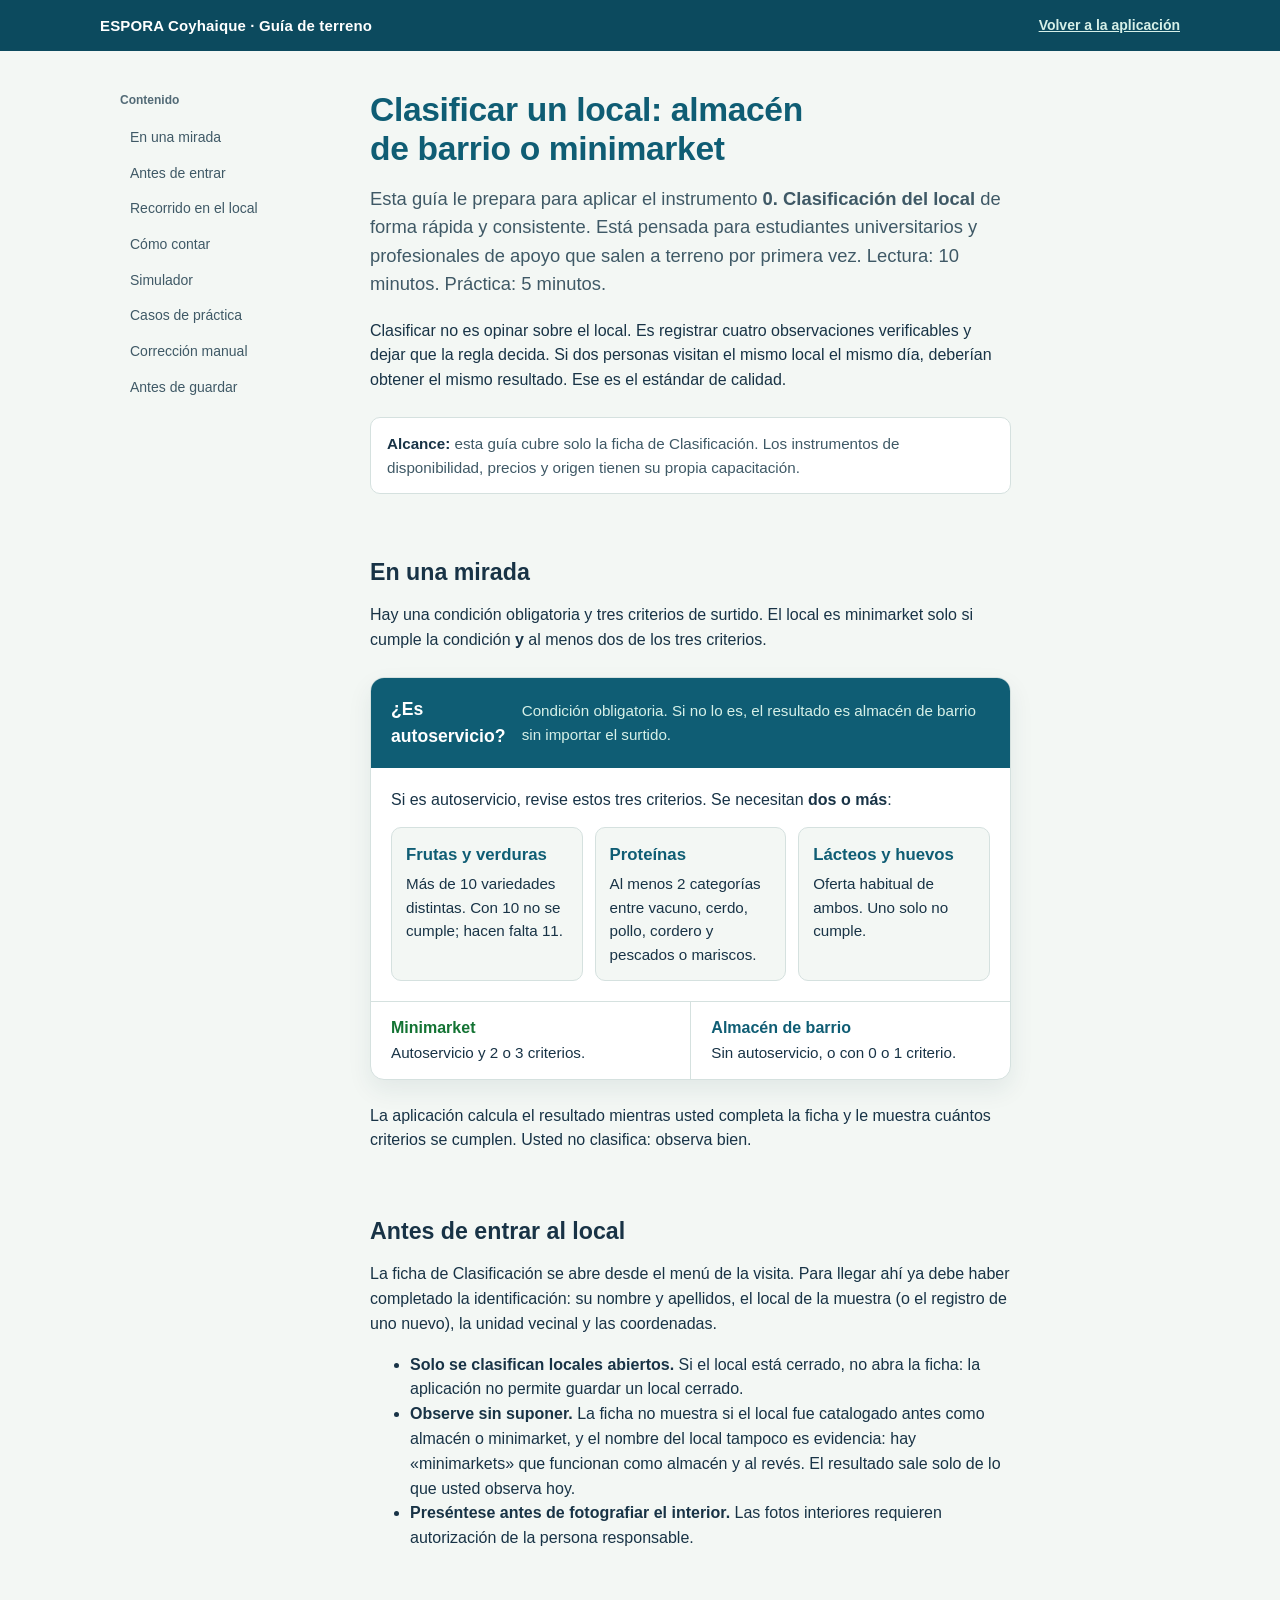
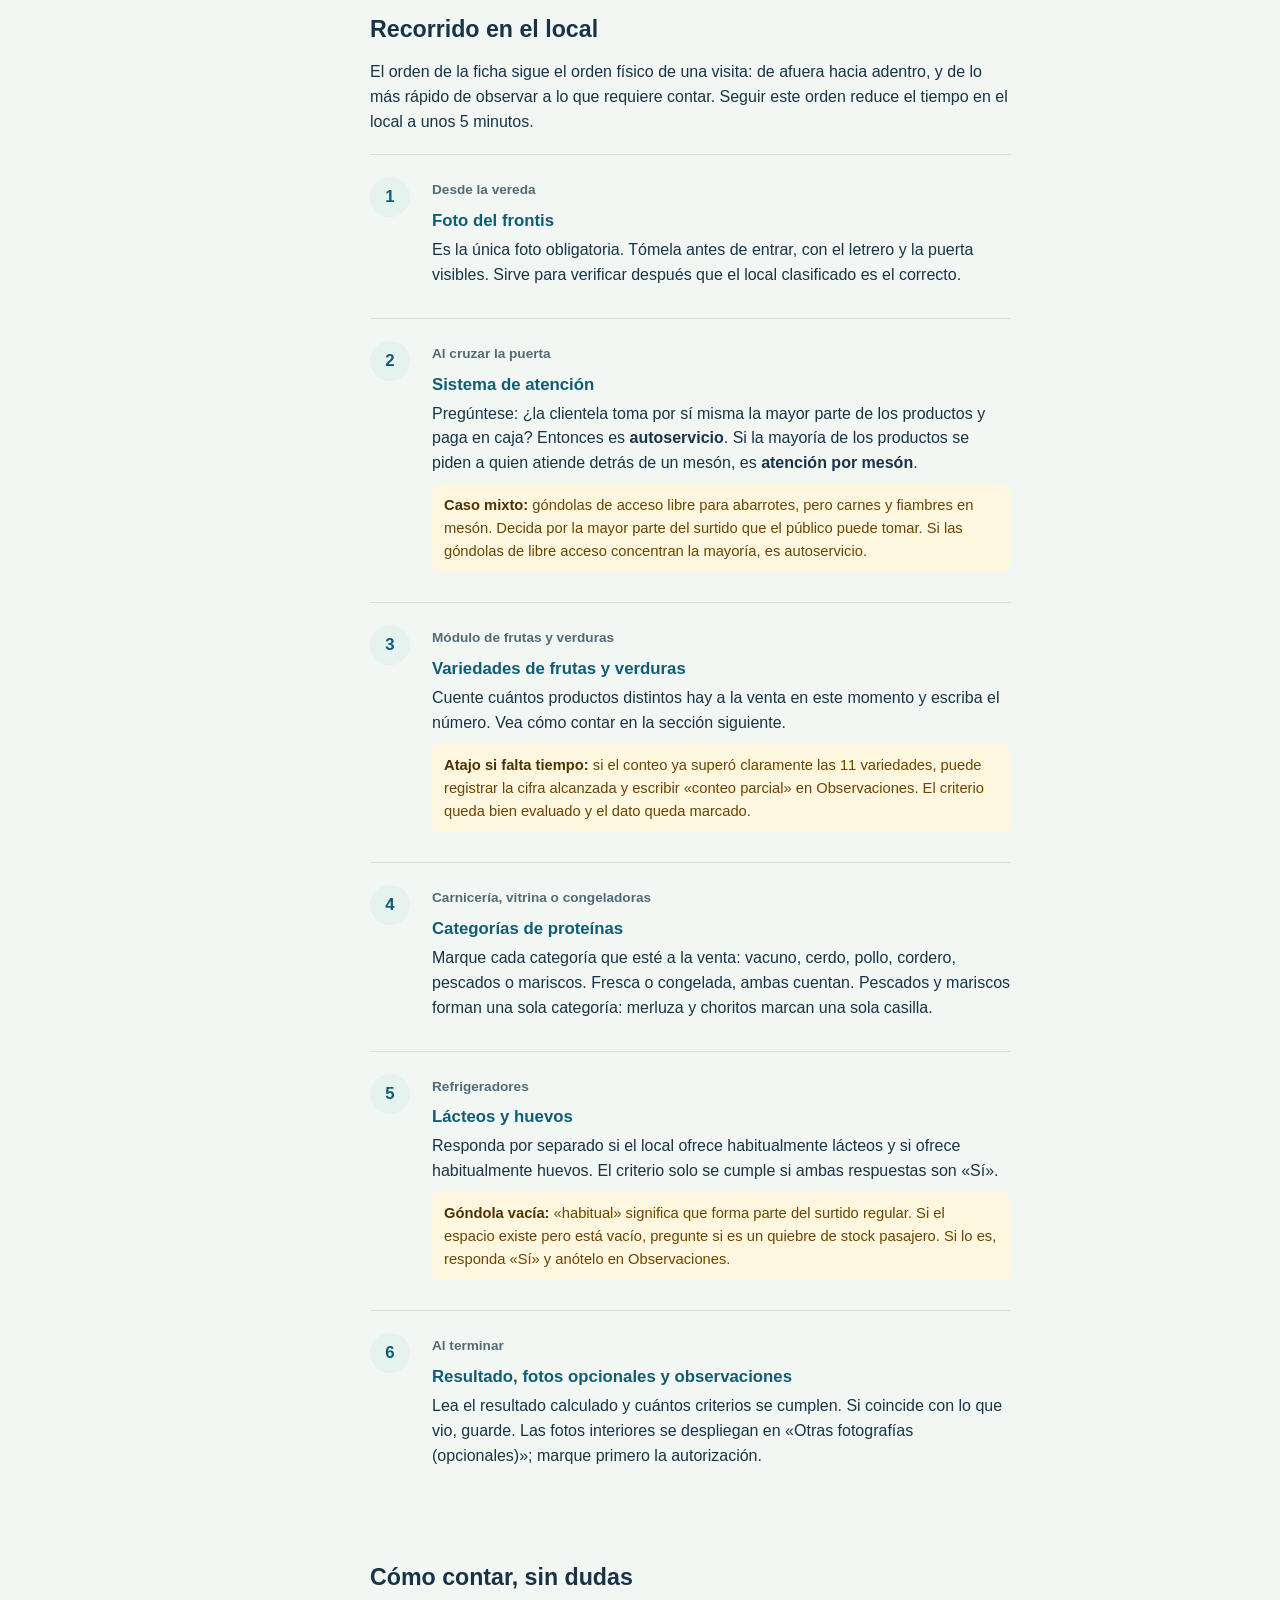
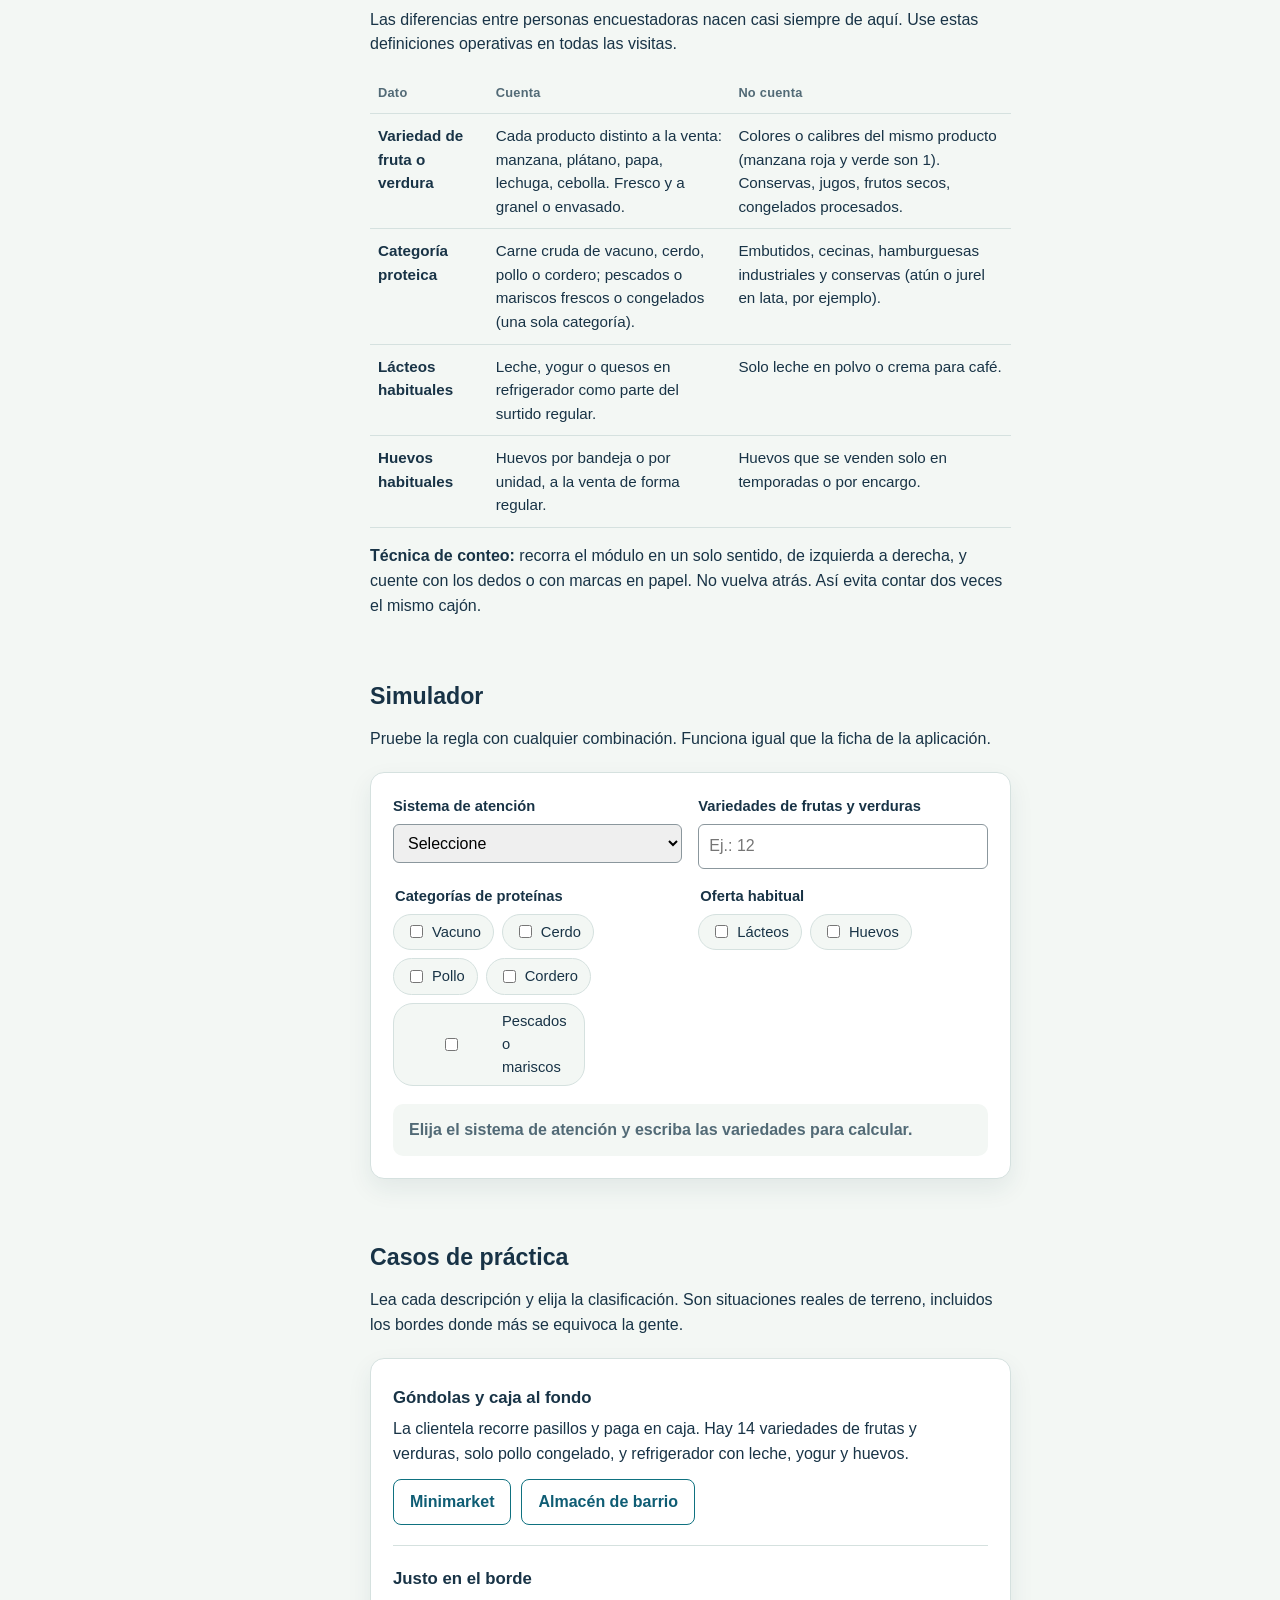
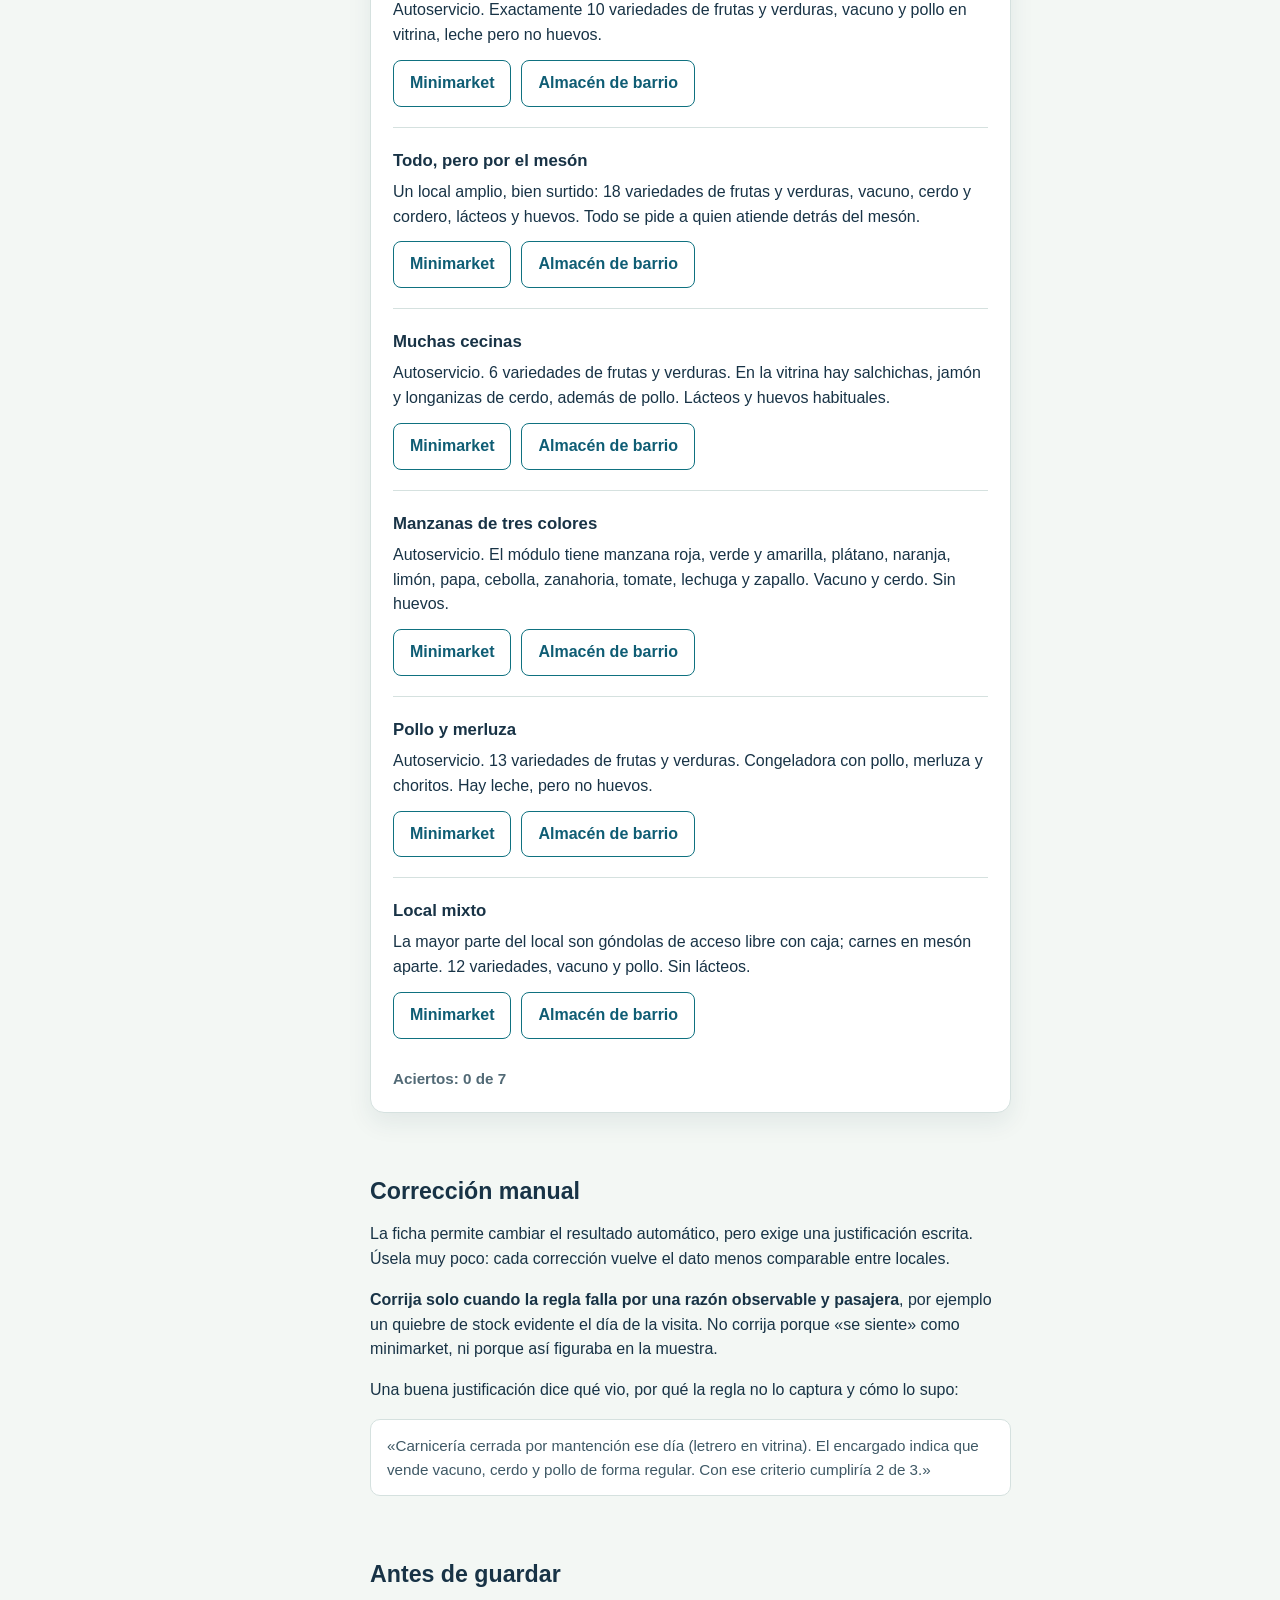
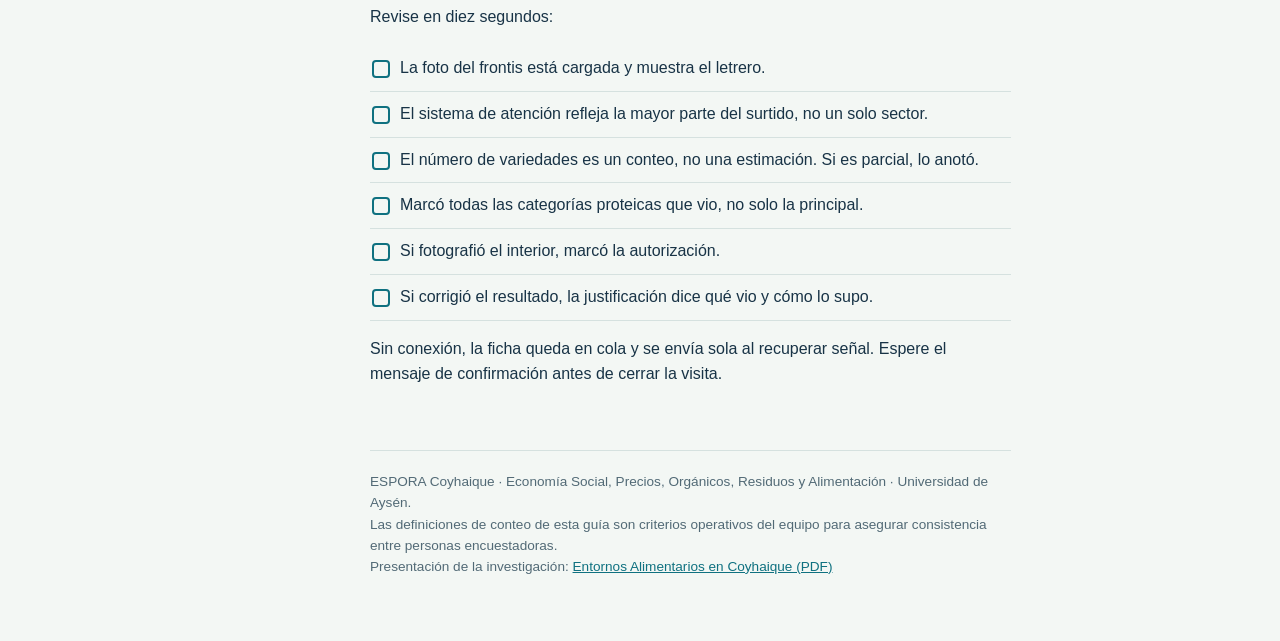
==== commit 92603a73: "Derivar iniciales de la recolectora desde su nombre Elimina el campo de iniciales; el codigo de loca" ====
--- a/guia-clasificacion.html
+++ b/guia-clasificacion.html
@@ -203,7 +203,7 @@
       <p>La aplicación calcula el resultado mientras usted completa la ficha y le muestra cuántos criterios se cumplen. Usted no clasifica: observa bien.</p>
 
       <h2 id="antes">Antes de entrar al local</h2>
-      <p>La ficha de Clasificación se abre desde el menú de la visita. Para llegar ahí ya debe haber completado la identificación: su nombre e iniciales, el local de la muestra (o el registro de uno nuevo), la unidad vecinal y las coordenadas.</p>
+      <p>La ficha de Clasificación se abre desde el menú de la visita. Para llegar ahí ya debe haber completado la identificación: su nombre y apellidos, el local de la muestra (o el registro de uno nuevo), la unidad vecinal y las coordenadas.</p>
       <ul>
         <li><strong>Solo se clasifican locales abiertos.</strong> Si el local está cerrado, no abra la ficha: la aplicación no permite guardar un local cerrado.</li>
         <li><strong>Observe sin suponer.</strong> La ficha no muestra si el local fue catalogado antes como almacén o minimarket, y el nombre del local tampoco es evidencia: hay «minimarkets» que funcionan como almacén y al revés. El resultado sale solo de lo que usted observa hoy.</li>
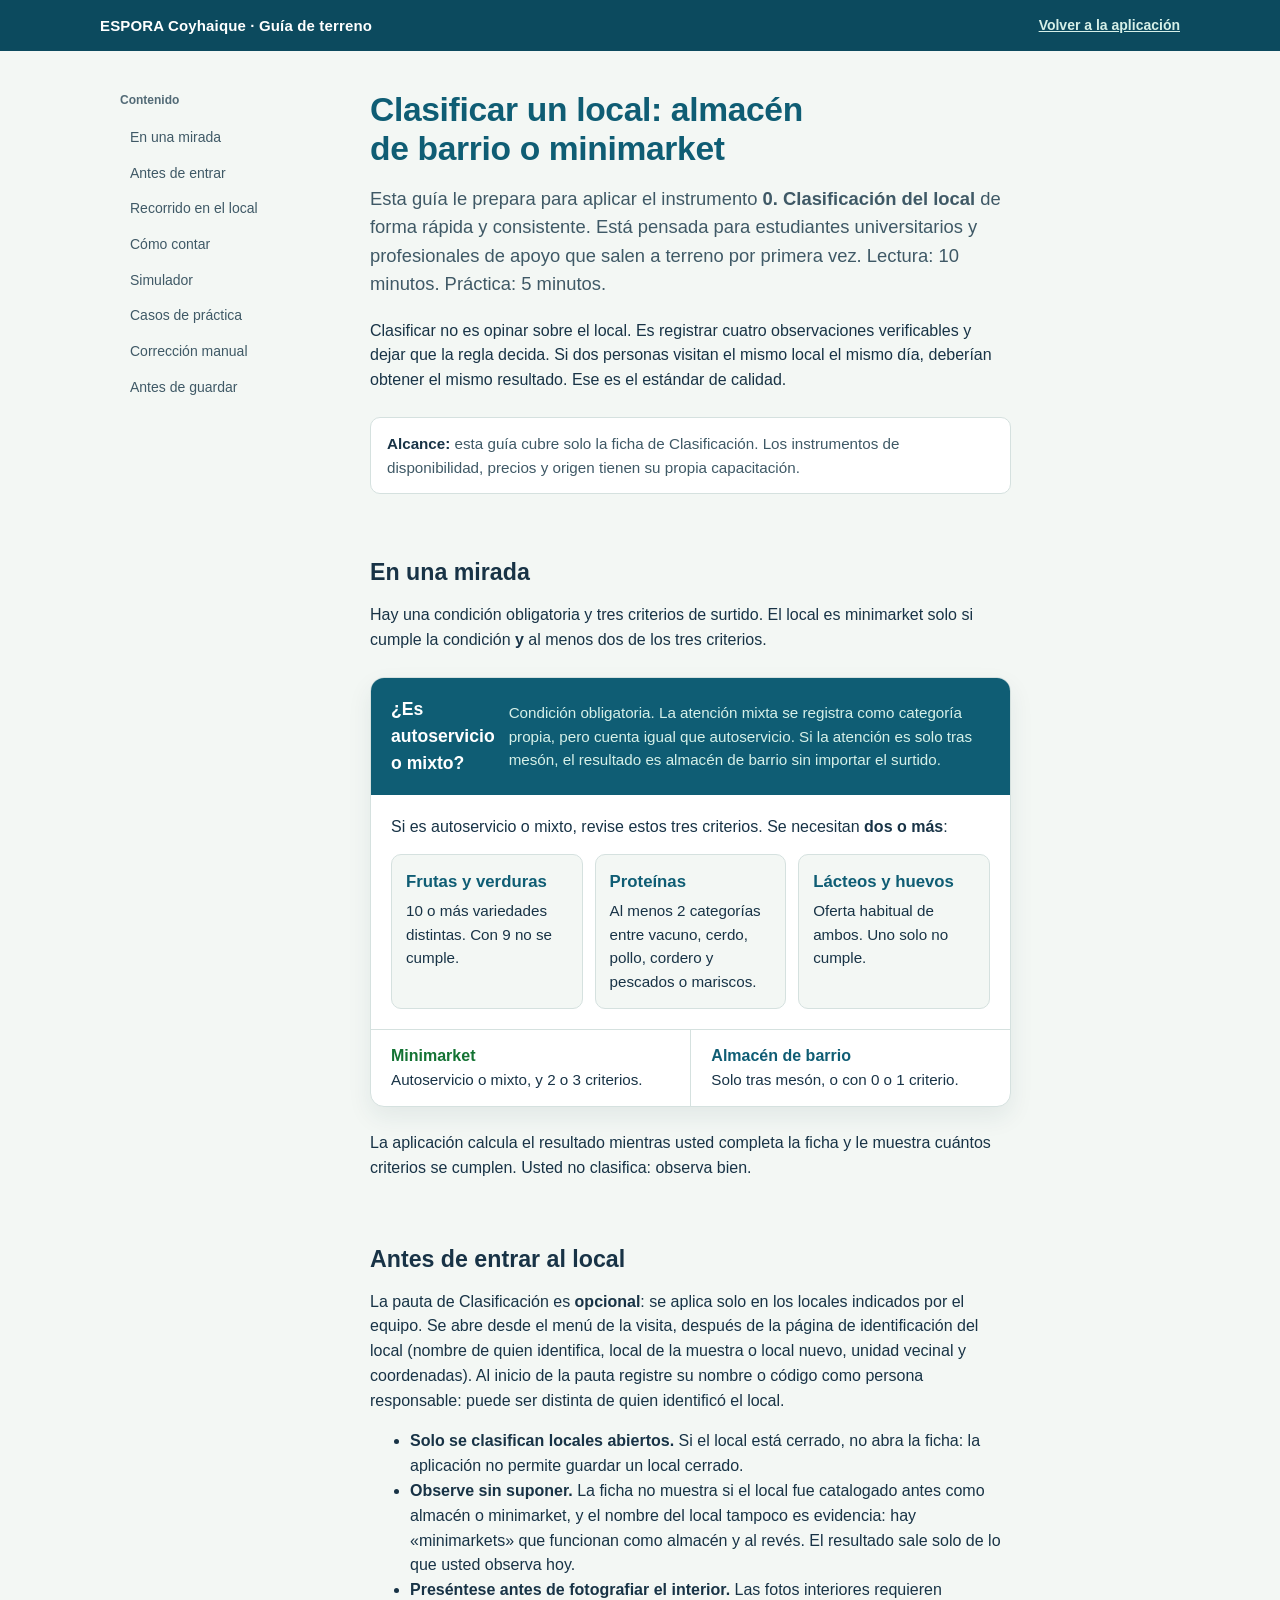
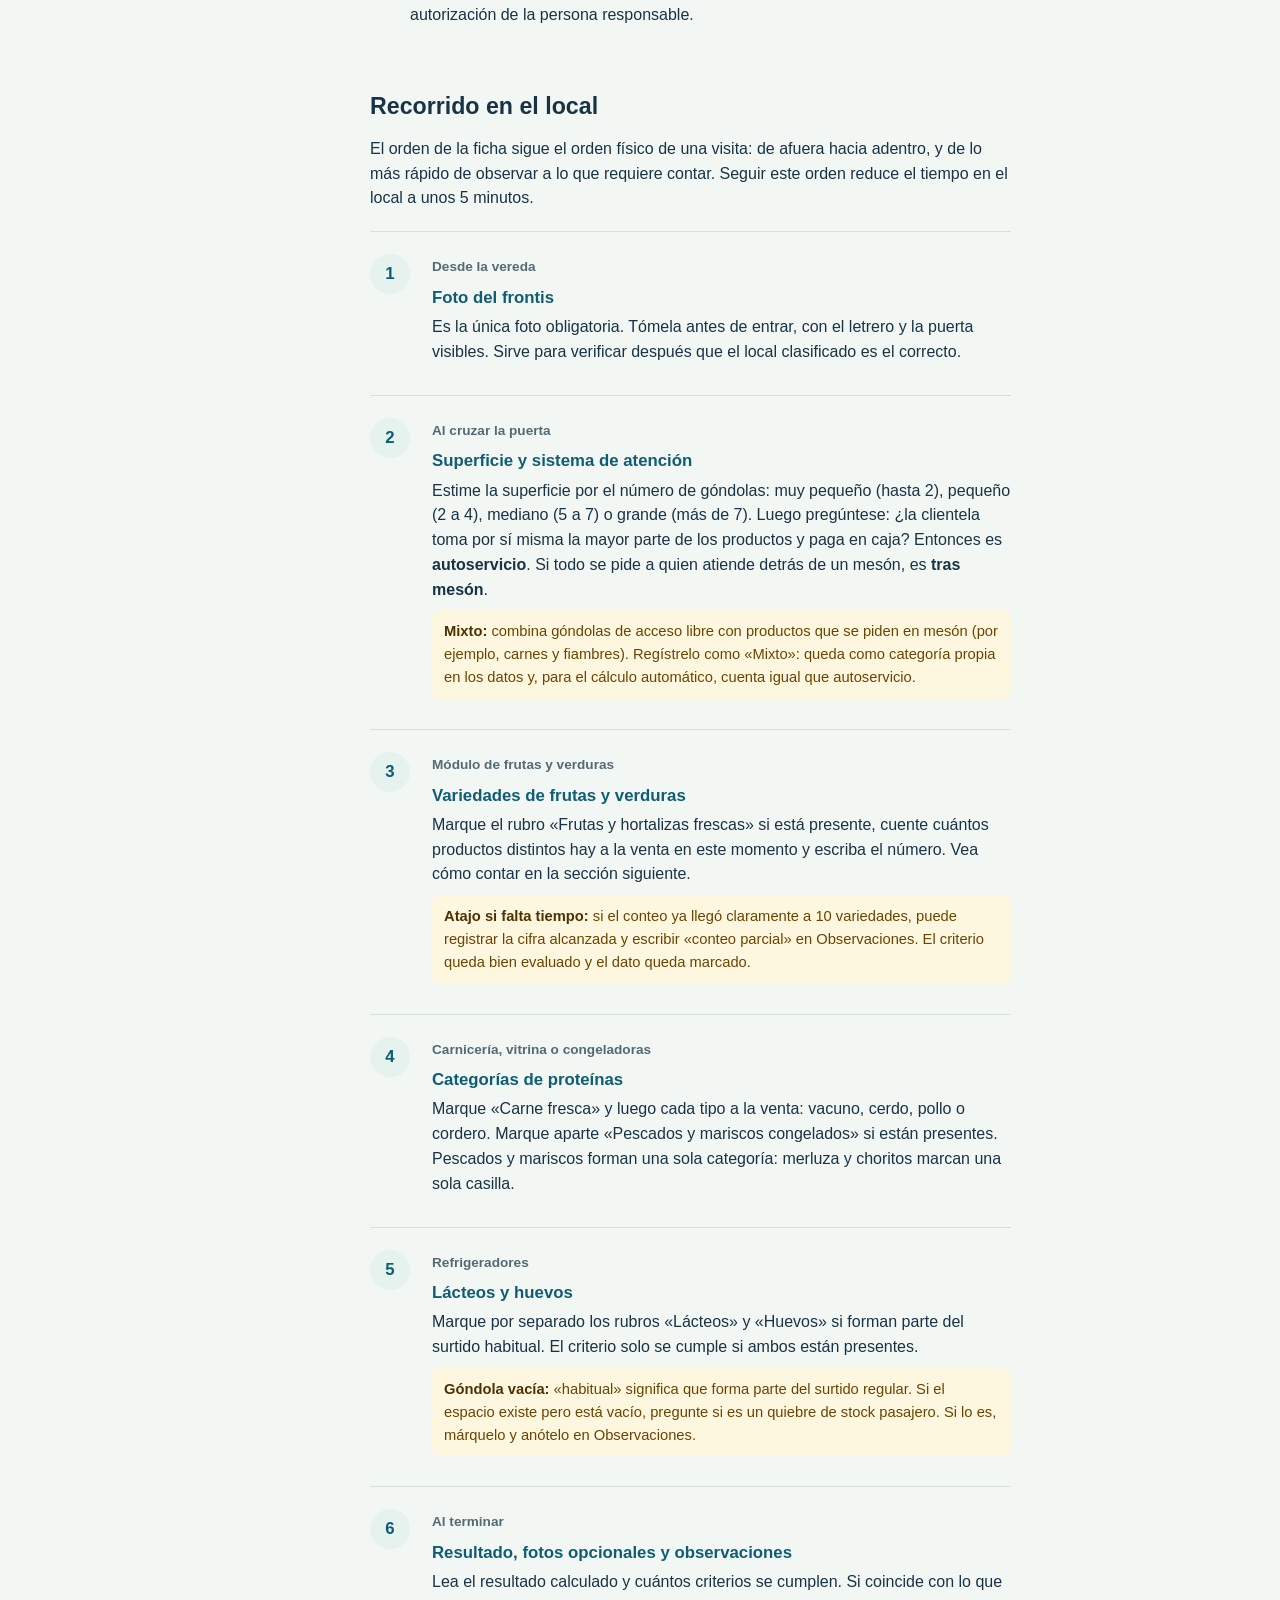
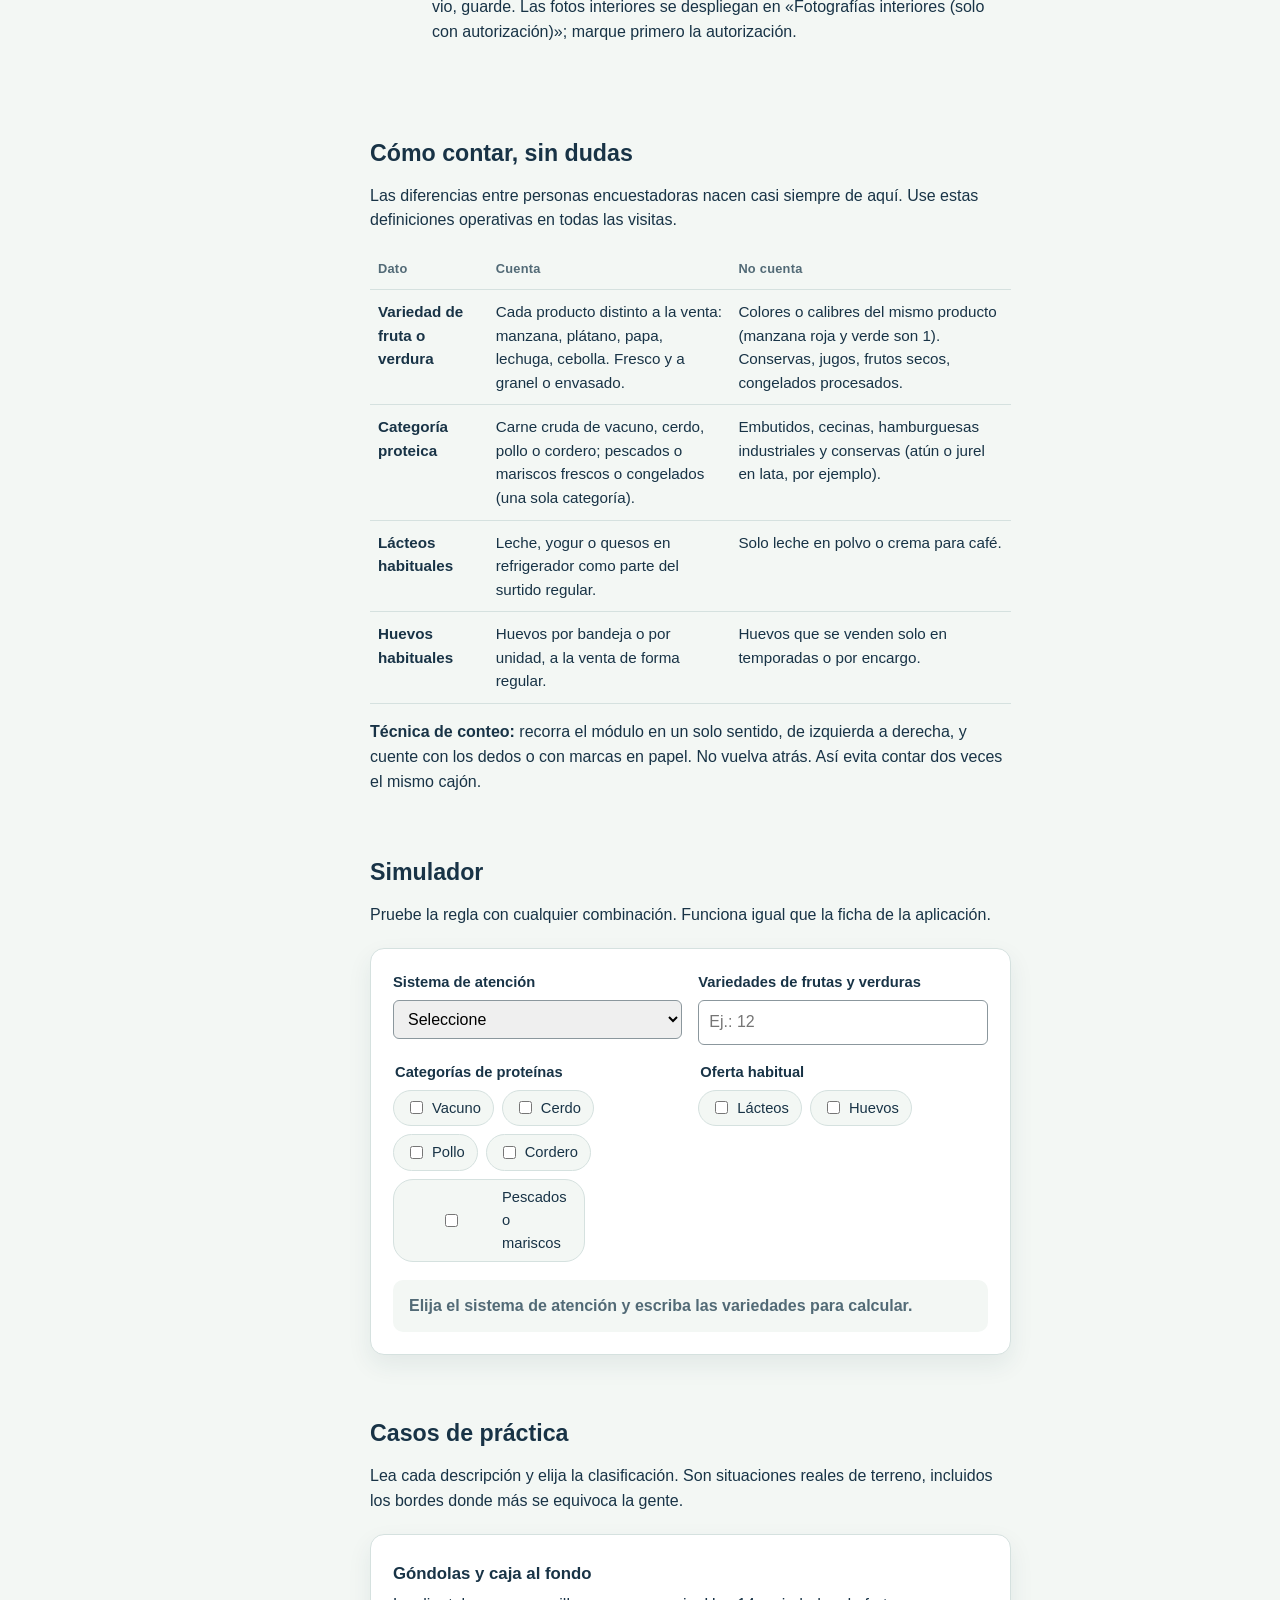
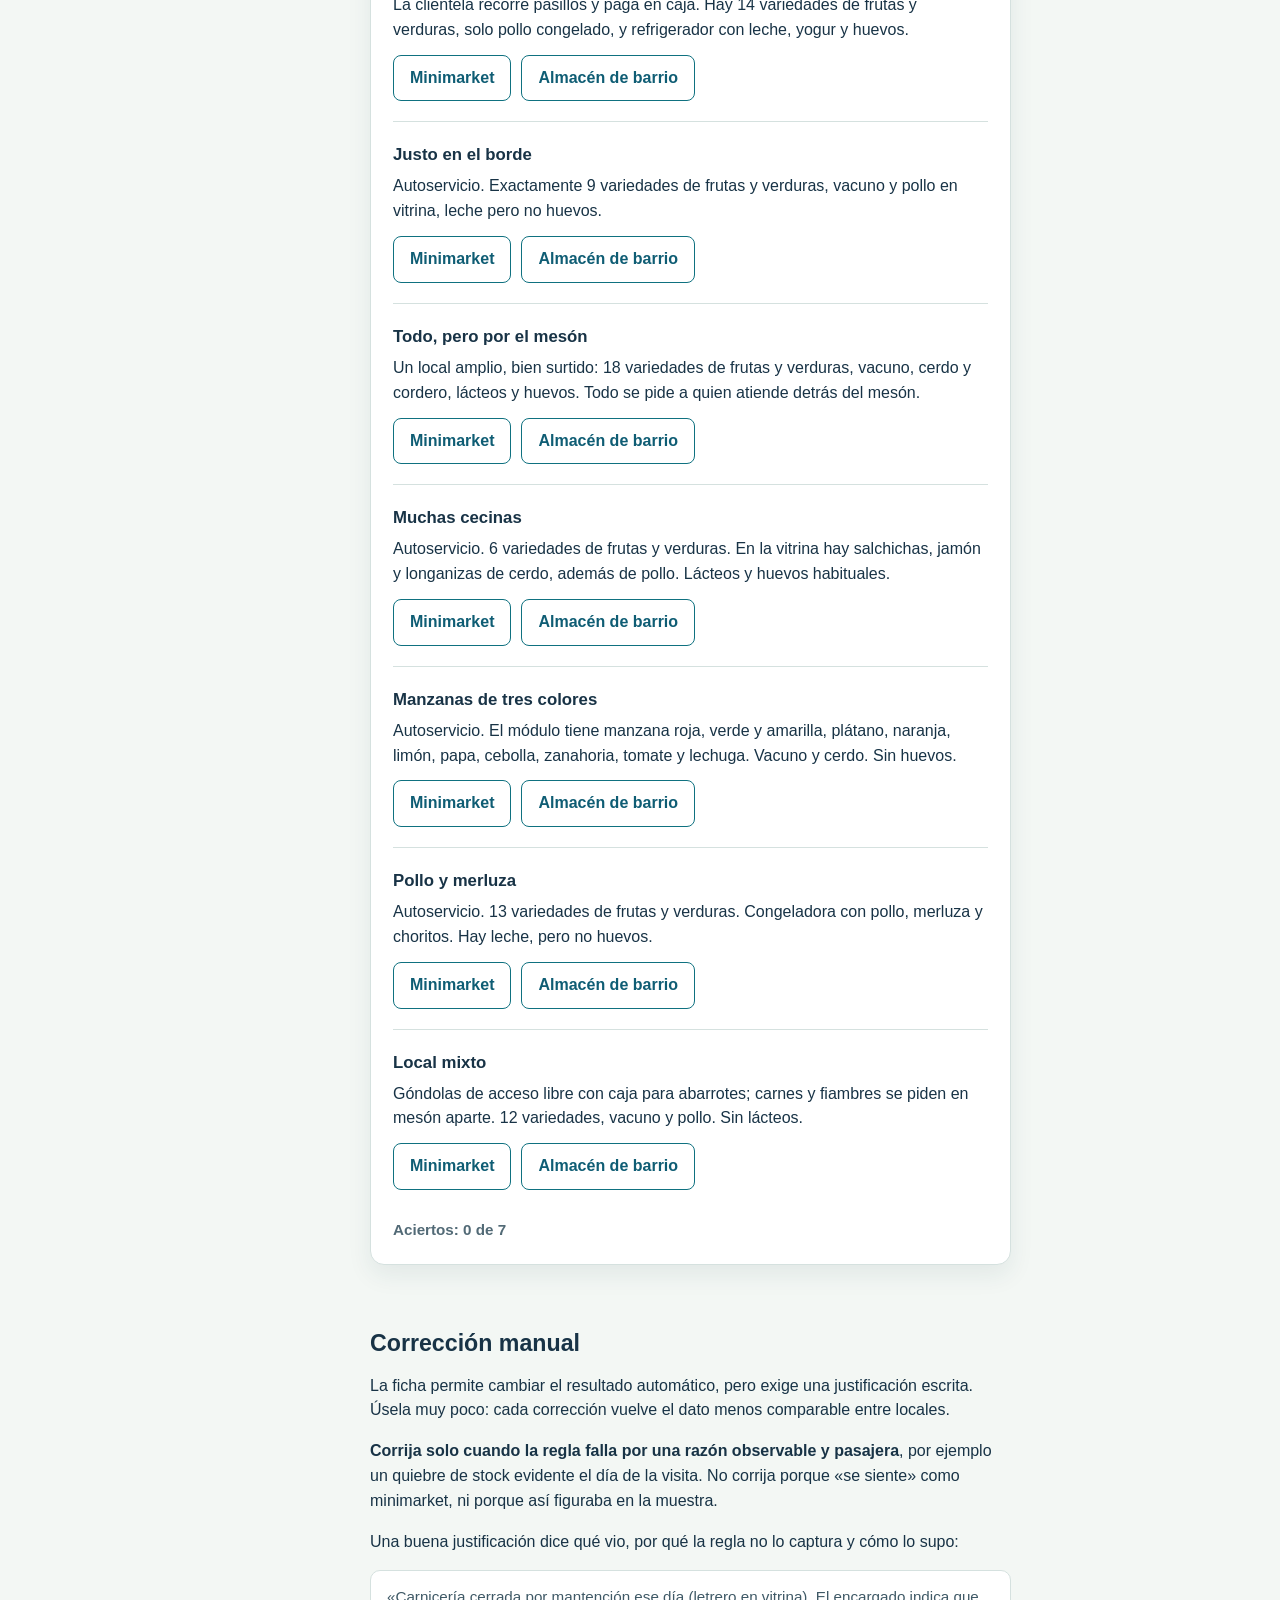
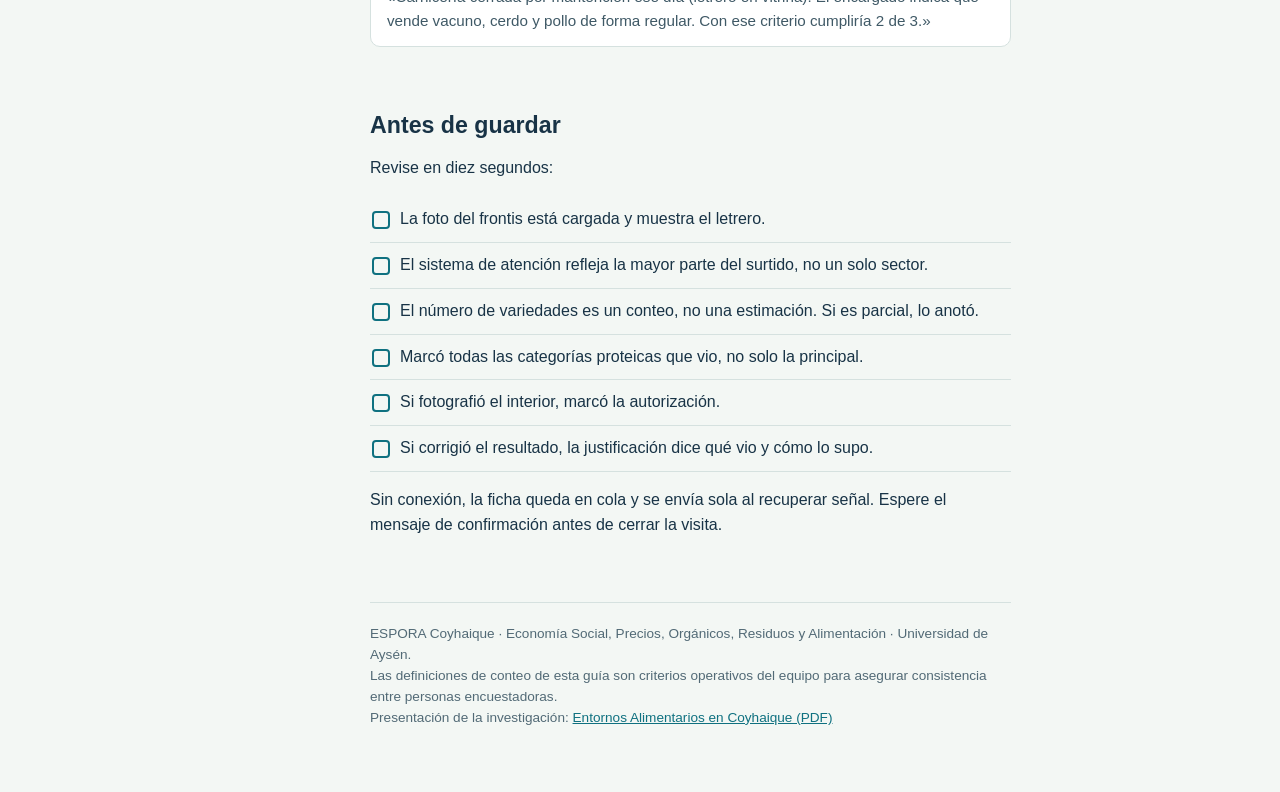
==== commit 6ab42f0f: "Instrumentos segun anexo metodologico: identificacion inicial, clasificacion opcional con mixto, ori" ====
--- a/guia-clasificacion.html
+++ b/guia-clasificacion.html
@@ -186,24 +186,24 @@
       <h2 id="regla">En una mirada</h2>
       <p>Hay una condición obligatoria y tres criterios de surtido. El local es minimarket solo si cumple la condición <strong>y</strong> al menos dos de los tres criterios.</p>
       <div class="rule" role="group" aria-label="Regla de clasificación">
-        <div class="rule-gate"><b>¿Es autoservicio?</b><span>Condición obligatoria. Si no lo es, el resultado es almacén de barrio sin importar el surtido.</span></div>
+        <div class="rule-gate"><b>¿Es autoservicio o mixto?</b><span>Condición obligatoria. La atención mixta se registra como categoría propia, pero cuenta igual que autoservicio. Si la atención es solo tras mesón, el resultado es almacén de barrio sin importar el surtido.</span></div>
         <div class="rule-body">
-          <p>Si es autoservicio, revise estos tres criterios. Se necesitan <strong>dos o más</strong>:</p>
+          <p>Si es autoservicio o mixto, revise estos tres criterios. Se necesitan <strong>dos o más</strong>:</p>
           <ul class="criteria">
-            <li><b>Frutas y verduras</b>Más de 10 variedades distintas. Con 10 no se cumple; hacen falta 11.</li>
+            <li><b>Frutas y verduras</b>10 o más variedades distintas. Con 9 no se cumple.</li>
             <li><b>Proteínas</b>Al menos 2 categorías entre vacuno, cerdo, pollo, cordero y pescados o mariscos.</li>
             <li><b>Lácteos y huevos</b>Oferta habitual de ambos. Uno solo no cumple.</li>
           </ul>
         </div>
         <div class="outcomes">
-          <div class="is-mini"><b>Minimarket</b>Autoservicio y 2 o 3 criterios.</div>
-          <div class="is-alm"><b>Almacén de barrio</b>Sin autoservicio, o con 0 o 1 criterio.</div>
+          <div class="is-mini"><b>Minimarket</b>Autoservicio o mixto, y 2 o 3 criterios.</div>
+          <div class="is-alm"><b>Almacén de barrio</b>Solo tras mesón, o con 0 o 1 criterio.</div>
         </div>
       </div>
       <p>La aplicación calcula el resultado mientras usted completa la ficha y le muestra cuántos criterios se cumplen. Usted no clasifica: observa bien.</p>
 
       <h2 id="antes">Antes de entrar al local</h2>
-      <p>La ficha de Clasificación se abre desde el menú de la visita. Para llegar ahí ya debe haber completado la identificación: su nombre y apellidos, el local de la muestra (o el registro de uno nuevo), la unidad vecinal y las coordenadas.</p>
+      <p>La pauta de Clasificación es <strong>opcional</strong>: se aplica solo en los locales indicados por el equipo. Se abre desde el menú de la visita, después de la página de identificación del local (nombre de quien identifica, local de la muestra o local nuevo, unidad vecinal y coordenadas). Al inicio de la pauta registre su nombre o código como persona responsable: puede ser distinta de quien identificó el local.</p>
       <ul>
         <li><strong>Solo se clasifican locales abiertos.</strong> Si el local está cerrado, no abra la ficha: la aplicación no permite guardar un local cerrado.</li>
         <li><strong>Observe sin suponer.</strong> La ficha no muestra si el local fue catalogado antes como almacén o minimarket, y el nombre del local tampoco es evidencia: hay «minimarkets» que funcionan como almacén y al revés. El resultado sale solo de lo que usted observa hoy.</li>
@@ -220,31 +220,31 @@
         </li>
         <li>
           <span class="where">Al cruzar la puerta</span>
-          <h3>Sistema de atención</h3>
-          <p>Pregúntese: ¿la clientela toma por sí misma la mayor parte de los productos y paga en caja? Entonces es <strong>autoservicio</strong>. Si la mayoría de los productos se piden a quien atiende detrás de un mesón, es <strong>atención por mesón</strong>.</p>
-          <p class="edge"><b>Caso mixto:</b> góndolas de acceso libre para abarrotes, pero carnes y fiambres en mesón. Decida por la mayor parte del surtido que el público puede tomar. Si las góndolas de libre acceso concentran la mayoría, es autoservicio.</p>
+          <h3>Superficie y sistema de atención</h3>
+          <p>Estime la superficie por el número de góndolas: muy pequeño (hasta 2), pequeño (2 a 4), mediano (5 a 7) o grande (más de 7). Luego pregúntese: ¿la clientela toma por sí misma la mayor parte de los productos y paga en caja? Entonces es <strong>autoservicio</strong>. Si todo se pide a quien atiende detrás de un mesón, es <strong>tras mesón</strong>.</p>
+          <p class="edge"><b>Mixto:</b> combina góndolas de acceso libre con productos que se piden en mesón (por ejemplo, carnes y fiambres). Regístrelo como «Mixto»: queda como categoría propia en los datos y, para el cálculo automático, cuenta igual que autoservicio.</p>
         </li>
         <li>
           <span class="where">Módulo de frutas y verduras</span>
           <h3>Variedades de frutas y verduras</h3>
-          <p>Cuente cuántos productos distintos hay a la venta en este momento y escriba el número. Vea cómo contar en la sección siguiente.</p>
-          <p class="edge"><b>Atajo si falta tiempo:</b> si el conteo ya superó claramente las 11 variedades, puede registrar la cifra alcanzada y escribir «conteo parcial» en Observaciones. El criterio queda bien evaluado y el dato queda marcado.</p>
+          <p>Marque el rubro «Frutas y hortalizas frescas» si está presente, cuente cuántos productos distintos hay a la venta en este momento y escriba el número. Vea cómo contar en la sección siguiente.</p>
+          <p class="edge"><b>Atajo si falta tiempo:</b> si el conteo ya llegó claramente a 10 variedades, puede registrar la cifra alcanzada y escribir «conteo parcial» en Observaciones. El criterio queda bien evaluado y el dato queda marcado.</p>
         </li>
         <li>
           <span class="where">Carnicería, vitrina o congeladoras</span>
           <h3>Categorías de proteínas</h3>
-          <p>Marque cada categoría que esté a la venta: vacuno, cerdo, pollo, cordero, pescados o mariscos. Fresca o congelada, ambas cuentan. Pescados y mariscos forman una sola categoría: merluza y choritos marcan una sola casilla.</p>
+          <p>Marque «Carne fresca» y luego cada tipo a la venta: vacuno, cerdo, pollo o cordero. Marque aparte «Pescados y mariscos congelados» si están presentes. Pescados y mariscos forman una sola categoría: merluza y choritos marcan una sola casilla.</p>
         </li>
         <li>
           <span class="where">Refrigeradores</span>
           <h3>Lácteos y huevos</h3>
-          <p>Responda por separado si el local ofrece habitualmente lácteos y si ofrece habitualmente huevos. El criterio solo se cumple si ambas respuestas son «Sí».</p>
-          <p class="edge"><b>Góndola vacía:</b> «habitual» significa que forma parte del surtido regular. Si el espacio existe pero está vacío, pregunte si es un quiebre de stock pasajero. Si lo es, responda «Sí» y anótelo en Observaciones.</p>
+          <p>Marque por separado los rubros «Lácteos» y «Huevos» si forman parte del surtido habitual. El criterio solo se cumple si ambos están presentes.</p>
+          <p class="edge"><b>Góndola vacía:</b> «habitual» significa que forma parte del surtido regular. Si el espacio existe pero está vacío, pregunte si es un quiebre de stock pasajero. Si lo es, márquelo y anótelo en Observaciones.</p>
         </li>
         <li>
           <span class="where">Al terminar</span>
           <h3>Resultado, fotos opcionales y observaciones</h3>
-          <p>Lea el resultado calculado y cuántos criterios se cumplen. Si coincide con lo que vio, guarde. Las fotos interiores se despliegan en «Otras fotografías (opcionales)»; marque primero la autorización.</p>
+          <p>Lea el resultado calculado y cuántos criterios se cumplen. Si coincide con lo que vio, guarde. Las fotos interiores se despliegan en «Fotografías interiores (solo con autorización)»; marque primero la autorización.</p>
         </li>
       </ol>
 
@@ -269,7 +269,8 @@
             <select id="simService">
               <option value="">Seleccione</option>
               <option value="autoservicio">Autoservicio</option>
-              <option value="transmeson">Atención por mesón</option>
+              <option value="mixto">Mixto</option>
+              <option value="transmeson">Tras mesón</option>
             </select>
           </label>
           <label class="field"><span>Variedades de frutas y verduras</span>
@@ -334,13 +335,13 @@
     function classify(service, varieties, proteins, dairy, eggs) {
       const count = Number(varieties);
       const checks = [
-        Number.isInteger(count) && count > 10,
+        Number.isInteger(count) && count >= 10,
         new Set(proteins.filter((p) => PROTEINS.includes(p))).size >= 2,
         dairy && eggs,
       ];
       const fulfilled = checks.filter(Boolean).length;
       return {
-        result: service === 'autoservicio' && fulfilled >= 2 ? 'minimarket' : 'almacen_barrio',
+        result: ['autoservicio', 'mixto'].includes(service) && fulfilled >= 2 ? 'minimarket' : 'almacen_barrio',
         fulfilled,
         checks,
       };
@@ -362,9 +363,9 @@
         return;
       }
       const { result, fulfilled, checks } = classify(sim.service.value, sim.varieties.value, proteins, sim.dairy.checked, sim.eggs.checked);
-      const labels = ['Más de 10 variedades', '2 o más proteínas', 'Lácteos y huevos'];
-      const reason = sim.service.value !== 'autoservicio'
-        ? 'Sin autoservicio, el surtido no cambia el resultado.'
+      const labels = ['10 o más variedades', '2 o más proteínas', 'Lácteos y huevos'];
+      const reason = sim.service.value === 'transmeson'
+        ? 'Con atención solo tras mesón, el surtido no cambia el resultado.'
         : `Cumple ${fulfilled} de 3 criterios; se necesitan 2.`;
       sim.out.className = 'sim-result ' + (result === 'minimarket' ? 'mini' : 'alm');
       sim.out.innerHTML = '';
@@ -392,15 +393,15 @@
       },
       {
         title: 'Justo en el borde',
-        text: 'Autoservicio. Exactamente 10 variedades de frutas y verduras, vacuno y pollo en vitrina, leche pero no huevos.',
-        data: ['autoservicio', 10, ['vacuno', 'pollo'], true, false],
-        why: '10 variedades no cumple: se necesitan más de 10. Proteínas sí. Lácteos sin huevos no cumple. 1 de 3: almacén de barrio.',
+        text: 'Autoservicio. Exactamente 9 variedades de frutas y verduras, vacuno y pollo en vitrina, leche pero no huevos.',
+        data: ['autoservicio', 9, ['vacuno', 'pollo'], true, false],
+        why: '9 variedades no cumple: se necesitan 10 o más. Proteínas sí. Lácteos sin huevos no cumple. 1 de 3: almacén de barrio.',
       },
       {
         title: 'Todo, pero por el mesón',
         text: 'Un local amplio, bien surtido: 18 variedades de frutas y verduras, vacuno, cerdo y cordero, lácteos y huevos. Todo se pide a quien atiende detrás del mesón.',
         data: ['transmeson', 18, ['vacuno', 'cerdo', 'cordero'], true, true],
-        why: 'Cumple los 3 criterios, pero no es autoservicio. La condición es obligatoria: almacén de barrio.',
+        why: 'Cumple los 3 criterios, pero la atención es solo tras mesón. La condición es obligatoria: almacén de barrio.',
       },
       {
         title: 'Muchas cecinas',
@@ -410,9 +411,9 @@
       },
       {
         title: 'Manzanas de tres colores',
-        text: 'Autoservicio. El módulo tiene manzana roja, verde y amarilla, plátano, naranja, limón, papa, cebolla, zanahoria, tomate, lechuga y zapallo. Vacuno y cerdo. Sin huevos.',
-        data: ['autoservicio', 10, ['vacuno', 'cerdo'], true, false],
-        why: 'Las tres manzanas son 1 variedad: el total es 10, no 12. Variedades no cumple. Proteínas sí. Sin huevos no cumple. 1 de 3: almacén de barrio.',
+        text: 'Autoservicio. El módulo tiene manzana roja, verde y amarilla, plátano, naranja, limón, papa, cebolla, zanahoria, tomate y lechuga. Vacuno y cerdo. Sin huevos.',
+        data: ['autoservicio', 9, ['vacuno', 'cerdo'], true, false],
+        why: 'Las tres manzanas son 1 variedad: el total es 9, no 11. Variedades no cumple. Proteínas sí. Sin huevos no cumple. 1 de 3: almacén de barrio.',
       },
       {
         title: 'Pollo y merluza',
@@ -422,9 +423,9 @@
       },
       {
         title: 'Local mixto',
-        text: 'La mayor parte del local son góndolas de acceso libre con caja; carnes en mesón aparte. 12 variedades, vacuno y pollo. Sin lácteos.',
-        data: ['autoservicio', 12, ['vacuno', 'pollo'], false, true],
-        why: 'La mayor parte del surtido es de libre acceso: autoservicio. Cumple variedades y proteínas. 2 de 3: minimarket.',
+        text: 'Góndolas de acceso libre con caja para abarrotes; carnes y fiambres se piden en mesón aparte. 12 variedades, vacuno y pollo. Sin lácteos.',
+        data: ['mixto', 12, ['vacuno', 'pollo'], false, true],
+        why: 'Combina acceso libre y mesón: se registra como mixto, que cuenta igual que autoservicio. Cumple variedades y proteínas. 2 de 3: minimarket.',
       },
     ];
 
